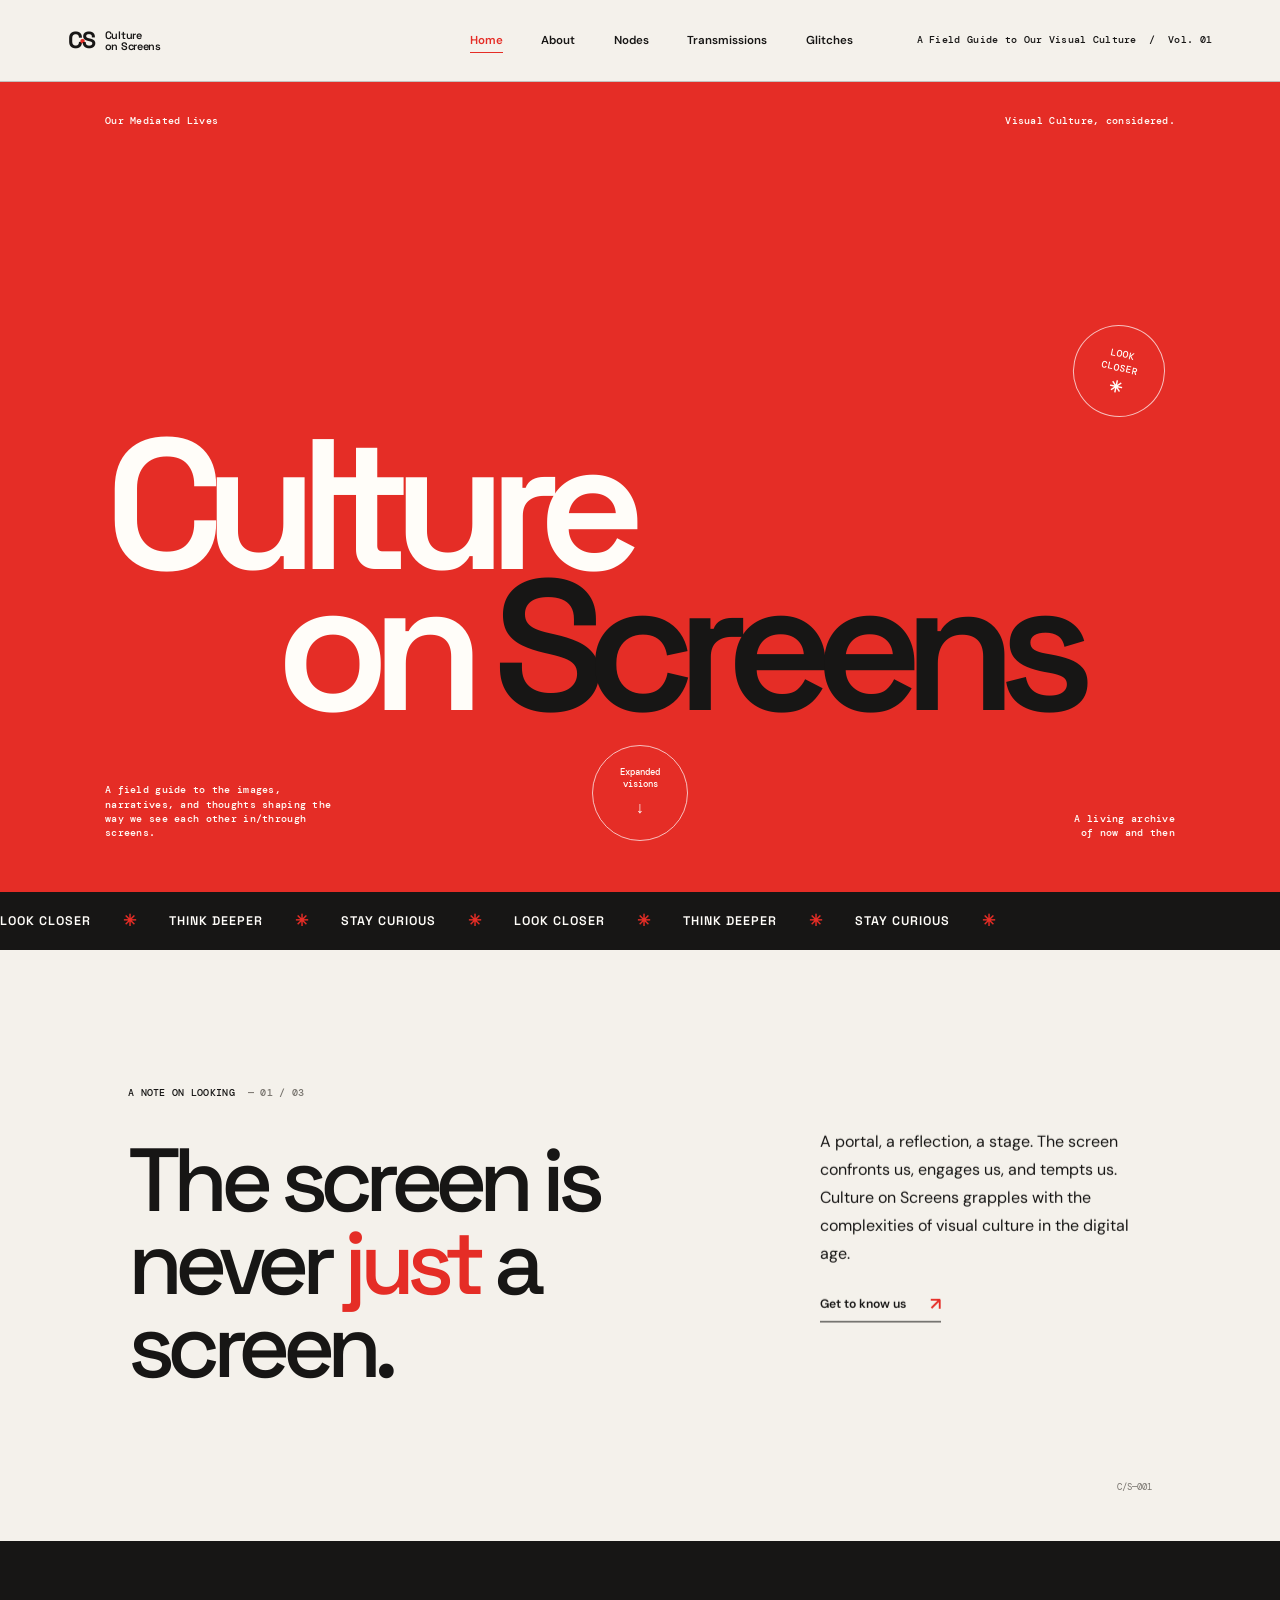
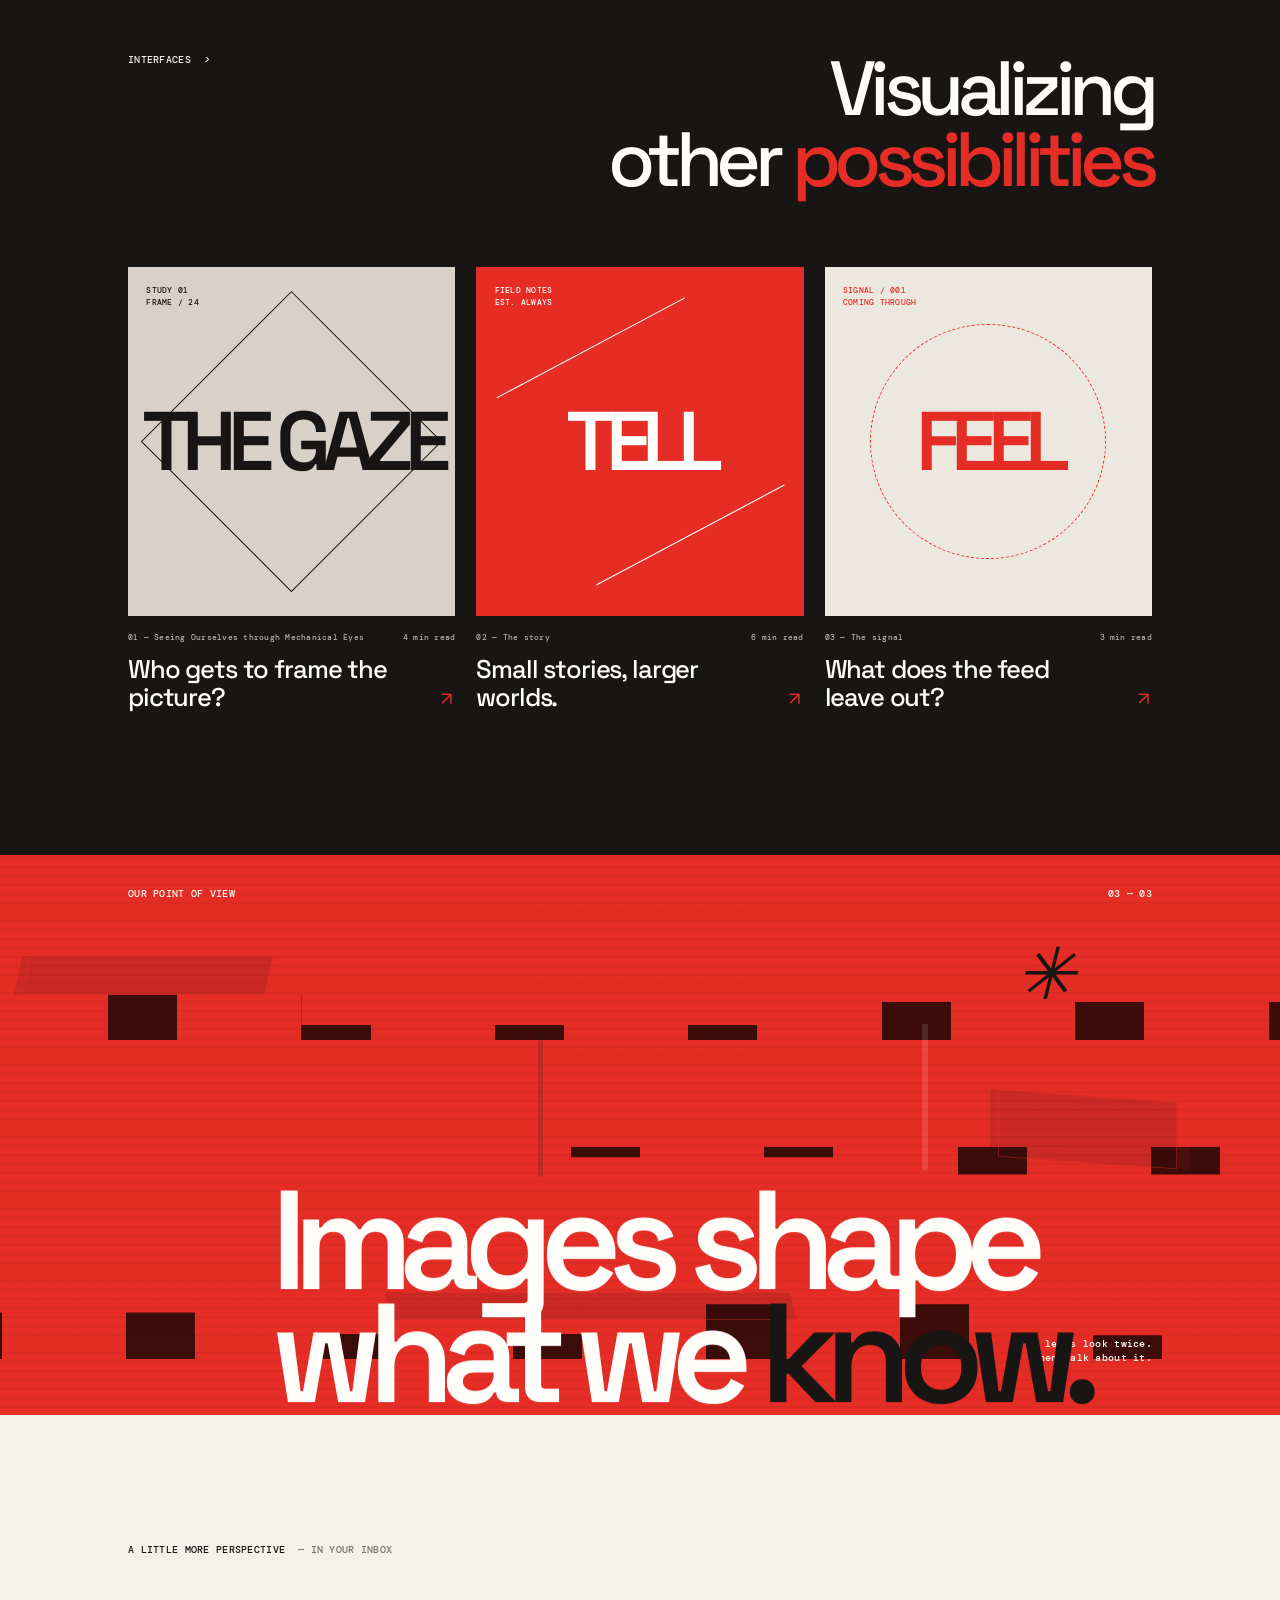
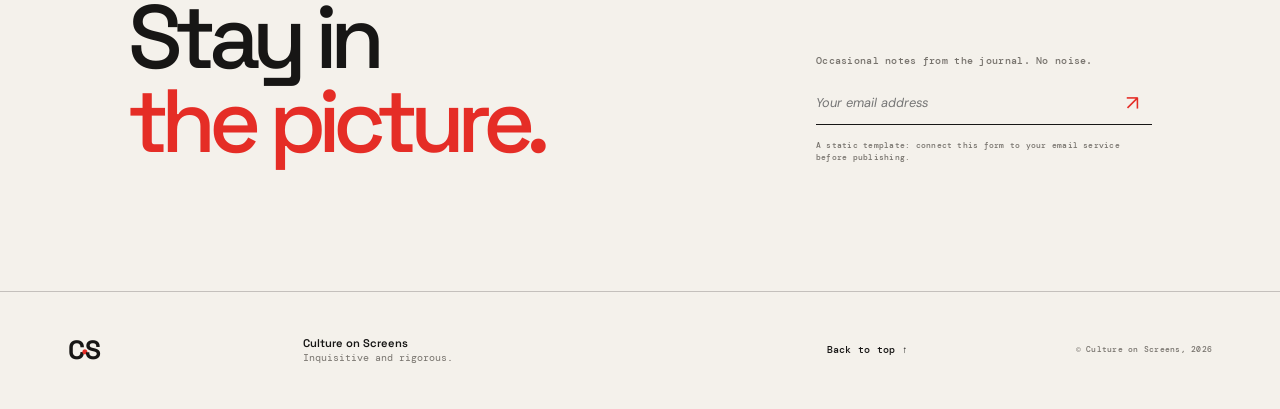
==== index.html @ d508c069 "Add digital degradation effect to manifesto Co-authored-by: Copilot <223556219+Copilot@users.noreply" ====
<!doctype html>
<html lang="en">
  <head>
    <meta charset="utf-8">
    <meta name="viewport" content="width=device-width, initial-scale=1">
    <meta name="description" content="Culture on Screens — an archive about the images, stories, and ideas shaping how we see the world.">
    <title>Culture on Screens — An independent journal</title>
    <link rel="stylesheet" href="styles.css">
    <script src="script.js" defer></script>
  </head>
  <body>
    <a class="skip-link" href="#main">Skip to content</a>
    <header class="site-header">
      <a class="wordmark" href="index.html" aria-label="Culture on Screens home">
        <span class="wordmark-mark" aria-hidden="true">C<span>·</span>S</span>
        <span class="wordmark-name">Culture<br>on Screens</span>
      </a>
      <button class="menu-toggle" type="button" aria-expanded="false" aria-controls="site-nav">
        <span class="menu-toggle-label">Menu</span><span class="menu-icon" aria-hidden="true"></span>
      </button>
      <nav class="site-nav" id="site-nav" aria-label="Main navigation">
        <a href="index.html" aria-current="page">Home</a>
        <a href="about.html">About</a>
        <a href="images.html">Nodes</a>
        <a href="stories.html">Transmissions</a>
        <a href="signals.html">Glitches</a>
      </nav>
      <span class="header-index">A Field Guide to Our Visual Culture&nbsp; / &nbsp;Vol. 01</span>
    </header>

    <main id="main">
      <section class="hero">
        <div class="hero-topline"><span>Our Mediated Lives</span><span>Visual Culture, considered.</span></div>
        <h1 class="hero-title"><span>Culture</span><span class="hero-title-second">on <i>Screens</i></span></h1>
        <div class="hero-bottom">
          <p class="hero-intro">A field guide to the images, narratives, and thoughts shaping the way we see each other in/through screens.</p>
          <a class="circle-link" href="#latest" aria-label="Scroll to the latest stories"><span>Expanded<br>visions</span><b aria-hidden="true">↓</b></a>
          <span class="hero-note">A living archive<br>of now and then</span>
        </div>
        <span class="hero-stamp" aria-hidden="true">LOOK<br>CLOSER<br><b>✳</b></span>
      </section>

      <div class="ticker" aria-label="A guide for looking closer">
        <div class="ticker-track" aria-hidden="true"><span>LOOK CLOSER</span><b>✳</b><span>THINK DEEPER</span><b>✳</b><span>STAY CURIOUS</span><b>✳</b><span>LOOK CLOSER</span><b>✳</b><span>THINK DEEPER</span><b>✳</b><span>STAY CURIOUS</span><b>✳</b></div>
      </div>

      <section class="intro-section section-pad">
        <p class="eyebrow reveal">A note on looking <span>— 01 / 03</span></p>
        <div class="intro-grid">
          <h2 class="display-heading reveal">The screen is<br>never <em>just</em> a screen.</h2>
          <div class="intro-copy reveal" data-drift="-0.08">
            <p>A portal, a reflection, a stage. The screen confronts us, engages us, and tempts us. Culture on Screens grapples with the complexities of visual culture in the digital age.</p>
            <a class="text-link" href="about.html">Get to know us <span aria-hidden="true">↗</span></a>
          </div>
        </div>
        <div class="index-ornament" aria-hidden="true">C/S—001</div>
      </section>

      <section class="latest-section section-pad" id="latest">
        <div class="section-heading reveal">
          <p class="eyebrow">Interfaces<em>></p>
          <h2 class="display-heading">Visualizing<br>other <em>possibilities</em></h2>
        </div>
        <div class="story-grid">
          <a class="story-card story-card-one reveal" href="images.html">
            <div class="story-art art-image" aria-hidden="true">
              <span class="art-caption">STUDY 01<br>FRAME / 24</span>
              <span class="art-word">THE GAZE</span>
              <span class="art-shape"></span>
            </div>
            <div class="story-meta"><span>01 — Seeing Ourselves through Mechanical Eyes</span><span>4 min read</span></div>
            <h3>Who gets to frame the picture?</h3>
            <span class="card-arrow" aria-hidden="true">↗</span>
          </a>
          <a class="story-card story-card-two reveal" href="stories.html">
            <div class="story-art art-story" aria-hidden="true">
              <span class="art-caption">FIELD NOTES<br>EST. ALWAYS</span>
              <span class="art-word">TELL</span>
              <span class="art-shape"></span>
            </div>
            <div class="story-meta"><span>02 — The story</span><span>6 min read</span></div>
            <h3>Small stories, larger worlds.</h3>
            <span class="card-arrow" aria-hidden="true">↗</span>
          </a>
          <a class="story-card story-card-three reveal" href="signals.html">
            <div class="story-art art-signal" aria-hidden="true">
              <span class="art-caption">SIGNAL / 001<br>COMING THROUGH</span>
              <span class="art-word">FEEL</span>
              <span class="art-shape"></span>
            </div>
            <div class="story-meta"><span>03 — The signal</span><span>3 min read</span></div>
            <h3>What does the feed leave out?</h3>
            <span class="card-arrow" aria-hidden="true">↗</span>
          </a>
        </div>
      </section>

      <section class="manifesto">
        <div class="manifesto-top"><span>Our point of view</span><span>03 — 03</span></div>
        <div class="manifesto-degradation" aria-hidden="true">
          <span class="degradation-band band-one"></span>
          <span class="degradation-band band-two"></span>
          <span class="degradation-band band-three"></span>
          <span class="degradation-block block-one"></span>
          <span class="degradation-block block-two"></span>
          <span class="degradation-block block-three"></span>
        </div>
        <p class="manifesto-line" data-drift="0.07">Images shape<br>what we <em>know.</em></p>
        <p class="manifesto-bottom">So let’s look twice.<br>Then talk about it.</p>
        <span class="manifesto-star" aria-hidden="true">✳</span>
      </section>

      <section class="newsletter-section section-pad">
        <p class="eyebrow reveal">A little more perspective <span>— in your inbox</span></p>
        <div class="newsletter-row reveal">
          <h2 class="display-heading">Stay in<br><em>the picture.</em></h2>
          <form class="newsletter-form" action="#" method="get">
            <label for="email">Occasional notes from the journal. No noise.</label>
            <div class="email-field"><input id="email" name="email" type="email" placeholder="Your email address" autocomplete="email" required><button type="submit" aria-label="Subscribe">↗</button></div>
            <p class="form-note" aria-live="polite">A static template: connect this form to your email service before publishing.</p>
          </form>
        </div>
      </section>
    </main>

    <footer class="site-footer">
      <a class="footer-mark" href="index.html">C<span>·</span>S</a>
      <p>Culture on Screens<br><span>Inquisitive and rigorous.</span></p>
      <a class="back-top" href="#main">Back to top ↑</a>
      <span class="footer-copy">© Culture on Screens, 2026</span>
    </footer>
  </body>
</html>
---- styles.css ----
@import url('https://fonts.googleapis.com/css2?family=DM+Mono:wght@400;500&family=DM+Sans:wght@400;500;600;700&family=Space+Grotesk:wght@400;500;600;700&display=swap');

:root {
  color-scheme: light;
  --paper: #f4f1eb;
  --white: #fffdf9;
  --ink: #171615;
  --muted: #77736d;
  --red: #e52d26;
  --line: rgba(23, 22, 21, .22);
  --sans: "DM Sans", "Helvetica Neue", sans-serif;
  --display: "Space Grotesk", "Arial Black", sans-serif;
  --mono: "DM Mono", monospace;
}

* { box-sizing: border-box; }
html { scroll-behavior: smooth; }
body { margin: 0; background: var(--paper); color: var(--ink); font-family: var(--sans); -webkit-font-smoothing: antialiased; }
a { color: inherit; text-decoration: none; }
button, input { font: inherit; }
::selection { color: var(--white); background: var(--red); }

.skip-link { position: fixed; z-index: 20; top: 1rem; left: 1rem; padding: .8rem 1rem; color: var(--white); background: var(--ink); transform: translateY(-180%); }
.skip-link:focus { transform: translateY(0); }
.site-header { position: relative; z-index: 5; display: flex; align-items: center; justify-content: space-between; min-height: 82px; padding: 0 5.3vw; border-bottom: 1px solid var(--line); }
.wordmark { display: flex; align-items: center; gap: .7rem; }
.wordmark-mark, .footer-mark { font: 700 1.45rem/.8 var(--display); letter-spacing: -.12em; }
.wordmark-mark span, .footer-mark span { color: var(--red); }
.wordmark-name { font: 600 .68rem/.97 var(--display); letter-spacing: -.025em; }
.site-nav { display: flex; gap: clamp(1.2rem, 3vw, 3.2rem); margin-left: auto; margin-right: 5vw; }
.site-nav a { position: relative; padding: .6rem 0; font-size: .72rem; font-weight: 600; }
.site-nav a::after { position: absolute; right: 0; bottom: .28rem; left: 0; height: 1px; background: var(--red); content: ""; transform: scaleX(0); transform-origin: left; transition: transform .25s ease; }
.site-nav a:hover::after, .site-nav a[aria-current="page"]::after { transform: scaleX(1); }
.site-nav a[aria-current="page"] { color: var(--red); }
.header-index, .eyebrow, .hero-topline, .hero-note, .hero-bottom > p, .hero-stamp, .story-meta, .art-caption, .page-hero-foot > span, .page-hero-art, .manifesto-top, .manifesto-bottom, .footer-copy, .back-top, .form-note, .newsletter-form label, .quote-band > span { font: 500 .6rem/1.5 var(--mono); letter-spacing: .03em; }
.header-index { white-space: nowrap; }
.menu-toggle { display: none; }

.hero { position: relative; display: flex; min-height: min(810px, calc(100svh - 82px)); flex-direction: column; justify-content: space-between; overflow: hidden; padding: 2rem 8.2vw 3.2rem; background: var(--red); color: var(--white); }
.hero-topline { display: flex; justify-content: space-between; }
.hero-title { position: relative; z-index: 1; margin: auto 0 1.8rem; font: 600 clamp(5rem, 14.5vw, 14.5rem)/.76 var(--display); letter-spacing: -.105em; }
.hero-title > span { display: block; }
.hero-title-second { padding-left: 16%; }
.hero-title i { font-style: normal; color: var(--ink); }
.hero-bottom { position: relative; z-index: 1; display: grid; grid-template-columns: 1fr auto 1fr; align-items: end; }
.hero-intro { max-width: 230px; margin: 0; font-size: .95rem; line-height: 1.4; }
.circle-link { display: flex; width: 96px; height: 96px; flex-direction: column; align-items: center; justify-content: center; border: 1px solid rgba(255,255,255,.7); border-radius: 50%; text-align: center; font: 500 .58rem/1.3 var(--mono); transition: color .25s, background .25s, transform .25s; }
.circle-link b { margin-top: .5rem; font-size: 1rem; font-weight: 400; }
.circle-link:hover { transform: rotate(-8deg); color: var(--red); background: var(--white); }
.hero-note { justify-self: end; text-align: right; }
.hero-stamp { position: absolute; top: 30%; right: 9%; width: 92px; height: 92px; padding-top: 21px; border: 1px solid rgba(255,255,255,.7); border-radius: 50%; text-align: center; transform: rotate(12deg); }
.hero-stamp b { font-size: 1rem; }
.ticker { overflow: hidden; padding: 1.15rem 0; background: var(--ink); color: var(--white); }
.ticker-track { display: flex; width: max-content; align-items: center; gap: 2rem; animation: ticker-scroll 28s linear infinite; font: 600 .78rem var(--display); letter-spacing: .08em; }
.ticker-track b { color: var(--red); font-size: 1rem; }
@keyframes ticker-scroll { to { transform: translateX(-50%); } }

.section-pad { padding-right: 10vw; padding-left: 10vw; }
.intro-section { position: relative; padding-top: 8.5rem; padding-bottom: 9.5rem; }
.eyebrow { display: flex; gap: .8rem; align-items: center; margin: 0 0 2.4rem; text-transform: uppercase; }
.eyebrow span { color: var(--muted); }
.display-heading { margin: 0; font: 500 clamp(3rem, 7vw, 7rem)/.93 var(--display); letter-spacing: -.085em; }
.display-heading em, .page-title em, .quote-line em { color: var(--red); font-style: normal; }
.intro-grid { display: grid; grid-template-columns: 1.3fr .7fr; align-items: end; gap: 6vw; }
.intro-copy { max-width: 325px; padding-bottom: .35rem; }
.intro-copy p, .article-copy p { margin: 0 0 1.5rem; font-size: 1rem; line-height: 1.75; }
.text-link { display: inline-flex; gap: 1.5rem; align-items: center; padding-bottom: .4rem; border-bottom: 1px solid var(--ink); font-size: .76rem; font-weight: 600; transition: color .2s, border-color .2s; }
.text-link span { color: var(--red); font-size: 1.1rem; }
.text-link:hover { color: var(--red); border-color: var(--red); }
.index-ornament { position: absolute; right: 10vw; bottom: 3rem; color: var(--muted); font: .56rem var(--mono); }

.latest-section { padding-top: 7rem; padding-bottom: 9rem; color: var(--white); background: var(--ink); }
.section-heading { display: flex; justify-content: space-between; align-items: end; margin-bottom: 4.5rem; }
.section-heading .eyebrow { align-self: start; color: var(--paper); }
.section-heading .eyebrow span { color: #a19b93; }
.section-heading .display-heading { font-size: clamp(3rem, 6vw, 6rem); text-align: right; }
.section-heading .display-heading em { color: var(--red); }
.story-grid { display: grid; grid-template-columns: repeat(3, 1fr); gap: 1.3rem; }
.story-card { position: relative; display: block; min-width: 0; }
.story-art { position: relative; display: flex; aspect-ratio: .94; align-items: center; justify-content: center; overflow: hidden; }
.art-image { background: #d7d1c7; color: var(--ink); }
.art-story { background: var(--red); color: var(--white); }
.art-signal { background: #ede8df; color: var(--red); }
.art-caption { position: absolute; top: 1.1rem; left: 1.15rem; z-index: 2; font-size: .51rem; }
.art-word { position: relative; z-index: 1; font: 600 clamp(3.2rem, 6.5vw, 7rem)/.8 var(--display); letter-spacing: -.11em; transition: transform .5s cubic-bezier(.2,.8,.2,1); }
.story-card:hover .art-word { transform: translateY(-7px) rotate(-5deg); }
.art-shape { position: absolute; width: 52%; aspect-ratio: 1; border: 1px solid currentColor; border-radius: 50%; transition: transform .6s ease; }
.art-image .art-shape { width: 65%; border-radius: 0; transform: rotate(45deg); }
.art-story .art-shape { width: 65%; border-width: 1px 0; border-radius: 0; transform: rotate(-28deg); }
.art-signal .art-shape { width: 72%; border-style: dashed; }
.story-card:hover .art-shape { transform: rotate(20deg) scale(1.12); }
.art-image:hover .art-shape { transform: rotate(60deg) scale(1.12); }
.art-story:hover .art-shape { transform: rotate(-12deg) scale(1.12); }
.story-meta { display: flex; justify-content: space-between; margin-top: 1rem; color: #b6b0a7; font-size: .52rem; }
.story-card h3 { max-width: 280px; margin: .75rem 2rem 0 0; font: 500 clamp(1.25rem, 2vw, 1.8rem)/1.08 var(--display); letter-spacing: -.045em; }
.card-arrow { position: absolute; right: .15rem; bottom: .05rem; color: var(--red); font-size: 1.15rem; transition: transform .2s; }
.story-card:hover .card-arrow { transform: translate(3px,-3px); }

.manifesto { position: relative; min-height: 560px; overflow: hidden; padding: 2rem 10vw 3rem; background: var(--red); color: var(--white); isolation: isolate; }
.manifesto::before,
.manifesto::after {
  position: absolute;
  z-index: 0;
  inset: 0;
  pointer-events: none;
  content: "";
}
.manifesto::before {
  background:
    repeating-linear-gradient(0deg, transparent 0 7px, rgba(23,22,21,.13) 8px, transparent 9px),
    repeating-linear-gradient(90deg, rgba(255,253,249,.025) 0 1px, transparent 1px 5px);
  mix-blend-mode: multiply;
  opacity: .72;
}
.manifesto::after {
  background:
    linear-gradient(90deg, transparent 0 42%, rgba(23,22,21,.18) 42% 42.4%, transparent 42.4% 72%, rgba(255,253,249,.12) 72% 72.5%, transparent 72.5%);
  clip-path: polygon(0 33%, 100% 29%, 100% 55%, 0 59%);
}
.manifesto-degradation {
  position: absolute;
  z-index: 0;
  inset: 0;
  overflow: hidden;
  opacity: .85;
  filter: contrast(1.15);
  mix-blend-mode: multiply;
}
.degradation-band,
.degradation-block {
  position: absolute;
  display: block;
}
.degradation-band {
  right: -4%;
  left: -4%;
  height: 9%;
  background: repeating-linear-gradient(90deg, rgba(23,22,21,.9) 0 5%, rgba(255,253,249,.18) 5% 8%, transparent 8% 14%);
  transform-origin: center;
}
.band-one { top: 24%; clip-path: polygon(0 10%, 28% 10%, 28% 70%, 61% 70%, 61% 24%, 100% 24%, 100% 100%, 0 100%); transform: translateX(-2.5%); }
.band-two { top: 52%; height: 5%; clip-path: polygon(0 0, 38% 0, 38% 38%, 66% 38%, 66% 100%, 100% 100%, 100% 0); transform: translateX(3%); }
.band-three { bottom: 10%; height: 12%; clip-path: polygon(0 30%, 19% 30%, 19% 62%, 47% 62%, 47% 18%, 76% 18%, 76% 64%, 100% 64%, 100% 100%, 0 100%); transform: translateX(-1.2%); }
.degradation-block {
  border: 1px solid rgba(255,253,249,.38);
  background: rgba(23,22,21,.14);
  box-shadow: 12px 0 0 rgba(255,253,249,.08), -8px 0 0 rgba(23,22,21,.12);
}
.block-one { top: 18%; left: 2%; width: 19%; height: 7%; transform: skewX(-12deg); }
.block-two { top: 43%; right: 8%; width: 14%; height: 12%; transform: skewY(4deg); }
.block-three { bottom: 17%; left: 31%; width: 31%; height: 5%; transform: skewX(16deg); }
.manifesto-top { display: flex; justify-content: space-between; text-transform: uppercase; }
.manifesto-line { position: relative; z-index: 1; margin: 7rem 0 0 14%; font: 600 clamp(4rem, 11vw, 10.5rem)/.8 var(--display); letter-spacing: -.1em; }
.manifesto-line em { color: var(--ink); font-style: normal; }
.manifesto-bottom { position: absolute; right: 10vw; bottom: 2.5rem; text-align: right; }
.manifesto-star { position: absolute; top: 13%; right: 16%; color: var(--ink); font-size: 4.5rem; }
.newsletter-section { padding-top: 8rem; padding-bottom: 8rem; }
.newsletter-row { display: grid; grid-template-columns: 1.3fr .7fr; align-items: end; gap: 5vw; }
.newsletter-form { max-width: 370px; }
.newsletter-form label { display: block; margin-bottom: .75rem; color: var(--muted); }
.email-field { display: flex; border-bottom: 1px solid var(--ink); }
.email-field input { width: 100%; padding: .85rem 0; border: 0; outline: 0; background: transparent; font-size: .8rem; }
.email-field input:focus-visible { outline: 2px solid var(--red); outline-offset: 3px; }
.email-field button { width: 44px; border: 0; background: transparent; color: var(--red); cursor: pointer; font-size: 1.3rem; }
.form-note { margin: .85rem 0 0; color: var(--muted); font-size: .5rem; }
.site-footer { display: grid; grid-template-columns: 1fr 2fr 1fr 1fr; align-items: center; gap: 1rem; min-height: 118px; padding: 1.5rem 5.3vw; border-top: 1px solid var(--line); }
.footer-mark { font-size: 1.65rem; }
.site-footer > p { margin: 0; font: 600 .7rem/1.3 var(--display); }
.site-footer > p span { color: var(--muted); font: 400 .6rem/1.4 var(--mono); }
.back-top { justify-self: center; transition: color .2s; }
.back-top:hover { color: var(--red); }
.footer-copy { justify-self: end; color: var(--muted); font-size: .52rem; }

.page-hero { position: relative; min-height: 650px; overflow: hidden; padding-top: 3.7rem; padding-bottom: 3.3rem; }
.page-hero .eyebrow { position: relative; z-index: 2; }
.page-title { position: relative; z-index: 1; margin: 7rem 0 2.5rem; font: 600 clamp(5rem, 12vw, 11rem)/.78 var(--display); letter-spacing: -.105em; }
.page-hero-foot { position: relative; z-index: 2; display: flex; justify-content: space-between; align-items: end; }
.page-hero-foot > span { color: var(--muted); }
.page-hero-foot p { max-width: 270px; margin: 0; font-size: .85rem; line-height: 1.5; }
.page-hero-art { position: absolute; top: 20%; right: 13%; display: flex; width: clamp(160px, 22vw, 270px); aspect-ratio: 1; flex-direction: column; align-items: center; justify-content: center; border-radius: 50%; background: var(--red); color: var(--white); text-align: center; font-size: .8rem; line-height: 1.4; transform: rotate(10deg); }
.page-hero-art b { margin-top: .5rem; font: 500 1.6rem var(--display); }
.about-art { display: block; height: auto; overflow: visible; border-radius: 0; background: none; transform: none; }
.page-hero .about-art { position: relative; top: auto; right: auto; width: clamp(500px, 68.75vw, 843.75px); margin: 0 auto 2rem; }
.images-art { right: 12%; background: #d7d1c7; color: var(--ink); }
.images-art::before, .stories-art::before, .signals-art::before { position: absolute; inset: 12%; border: 1px solid currentColor; content: ""; transform: rotate(45deg); }
.images-art b, .stories-art b, .signals-art b { position: absolute; right: 25%; bottom: 22%; font-size: 1rem; }
.stories-art { top: 23%; right: 13%; background: var(--red); color: var(--white); transform: rotate(-8deg); }
.stories-art::before { border-radius: 50%; transform: rotate(-30deg); }
.signals-art { top: 19%; right: calc(12% - 0.25in); background: var(--ink); color: var(--red); transform: rotate(5deg); }
.signals-art::before { border-style: dashed; border-radius: 50%; transform: rotate(20deg); }
.article-section { padding-top: 7rem; padding-bottom: 9rem; border-top: 1px solid var(--line); }
.article-grid { display: grid; grid-template-columns: 1.1fr .9fr; gap: 8vw; }
.article-grid > .display-heading { font-size: clamp(3rem, 6.1vw, 6rem); }
.article-copy { max-width: 490px; }
.article-copy .lead { font-size: 1.25rem; line-height: 1.5; }
.article-copy h3 { margin: 3rem 0 1rem; font: 600 1.4rem var(--display); letter-spacing: -.04em; }
.article-copy blockquote { margin: 3rem 0; padding: 1.1rem 0 1.1rem 1.4rem; border-left: 2px solid var(--red); font: 500 1.6rem/1.2 var(--display); letter-spacing: -.045em; }
.article-copy cite { display: block; margin-top: .8rem; color: var(--muted); font: 500 .55rem var(--mono); font-style: normal; letter-spacing: .05em; }
.values-section { background: var(--ink); color: var(--white); }
.values-inner { padding-top: 6rem; padding-bottom: 7rem; }
.values-inner > .eyebrow { color: var(--paper); }
.values-inner > .eyebrow span { color: #a19b93; }
.value-row { display: grid; grid-template-columns: .18fr 1fr 1fr; align-items: baseline; gap: 1rem; padding: 2rem 0; border-top: 1px solid rgba(255,255,255,.25); }
.value-row > span { color: var(--red); font: .65rem var(--mono); }
.value-row h2 { margin: 0; font: 500 clamp(1.8rem, 3vw, 3rem) var(--display); letter-spacing: -.06em; }
.value-row p { margin: 0; color: #c1bbb2; font-size: .85rem; }
.closing-section { padding-top: 7rem; padding-bottom: 8rem; }
.closing-section .display-heading { margin-bottom: 2rem; }
.quote-band { position: relative; min-height: 420px; overflow: hidden; padding: 2rem 10vw 2.5rem; background: var(--ink); color: var(--white); }
.quote-band .eyebrow { color: #c1bbb2; }
.quote-line { position: relative; z-index: 1; margin: 5rem 0 3rem 10%; font: 600 clamp(3.4rem, 8vw, 7.5rem)/.86 var(--display); letter-spacing: -.09em; }
.quote-band > span { position: absolute; right: 10vw; bottom: 2.5rem; color: #a19b93; }
.quote-band-stories { background: var(--red); }
.quote-band-stories .quote-line em, .quote-band-stories > span { color: var(--ink); }
.quote-band-signals { background: #ded8ce; color: var(--ink); }
.quote-band-signals .quote-line em { color: var(--red); }
.quote-band-signals > span { color: var(--muted); }

.reveal { opacity: 0; transform: translateY(24px); transition: opacity .7s ease, transform .7s cubic-bezier(.2,.7,.2,1); }
.reveal.is-visible { opacity: 1; transform: translateY(0); }
[data-drift] { will-change: transform; }

@media (min-width: 1500px) { .hero { min-height: 850px; } }
@media (max-width: 760px) {
  .site-header { min-height: 70px; padding: 0 6vw; }
  .header-index { display: none; }
  .menu-toggle { display: inline-flex; align-items: center; gap: .65rem; margin-left: auto; padding: .6rem 0 .6rem .8rem; border: 0; background: none; color: var(--ink); font: 500 .62rem var(--mono); text-transform: uppercase; }
  .menu-icon, .menu-icon::before { display: block; width: 18px; height: 1px; background: currentColor; transition: transform .2s; }
  .menu-icon { position: relative; }
  .menu-icon::before { position: absolute; top: -5px; content: ""; }
  .menu-toggle[aria-expanded="true"] .menu-icon { transform: rotate(45deg); }
  .menu-toggle[aria-expanded="true"] .menu-icon::before { top: 0; transform: rotate(90deg); }
  .site-nav { position: absolute; top: 69px; right: 0; left: 0; display: none; flex-direction: column; gap: 0; margin: 0; padding: .4rem 6vw 1.1rem; border-bottom: 1px solid var(--line); background: var(--paper); }
  .site-nav.is-open { display: flex; }
  .site-nav a { padding: .75rem 0; border-bottom: 1px solid var(--line); font-size: .8rem; }
  .site-nav a:last-child { border-bottom: 0; }
  .hero { min-height: 680px; min-height: min(760px, calc(100svh - 70px)); padding: 1.4rem 6vw 2rem; }
  .hero-topline { font-size: .5rem; }
  .hero-title { margin-bottom: 2.8rem; font-size: clamp(4.5rem, 16vw, 8rem); }
  .hero-title-second { padding-left: 5%; }
  .hero-stamp { top: 26%; right: 7%; width: 70px; height: 70px; padding-top: 14px; font-size: .48rem; }
  .hero-intro { max-width: 170px; font-size: .82rem; }
  .circle-link { width: 78px; height: 78px; font-size: .5rem; }
  .hero-note { max-width: 90px; font-size: .5rem; }
  .section-pad { padding-right: 6vw; padding-left: 6vw; }
  .intro-section { padding-top: 5rem; padding-bottom: 6rem; }
  .intro-grid, .newsletter-row { grid-template-columns: 1fr; gap: 2rem; }
  .display-heading { font-size: clamp(3.2rem, 12vw, 5.5rem); }
  .intro-copy { max-width: 440px; margin-left: auto; }
  .index-ornament { right: 6vw; bottom: 2rem; }
  .latest-section { padding-top: 5rem; padding-bottom: 6rem; }
  .section-heading { display: block; margin-bottom: 3rem; }
  .section-heading .display-heading { text-align: left; }
  .story-grid { grid-template-columns: 1fr; gap: 2.6rem; }
  .story-art { aspect-ratio: 1.25; }
  .art-word { font-size: 5rem; }
  .story-card h3 { max-width: 80%; font-size: 1.65rem; }
  .manifesto { min-height: 420px; padding: 1.5rem 6vw 2rem; }
  .manifesto-line { margin: 7rem 0 0; font-size: clamp(4rem, 13vw, 7rem); }
  .manifesto-bottom { right: 6vw; bottom: 2rem; }
  .newsletter-section { padding-top: 5rem; padding-bottom: 5rem; }
  .newsletter-form { width: 100%; max-width: none; margin-top: 1rem; }
  .site-footer { grid-template-columns: 1fr 2fr; row-gap: 1.4rem; padding: 1.5rem 6vw; }
  .back-top { justify-self: start; }
  .footer-copy { justify-self: end; }
  .page-hero { min-height: 570px; padding-top: 2.7rem; padding-bottom: 2.5rem; }
  .page-title { margin-top: 7rem; font-size: clamp(4.4rem, 13vw, 7rem); }
  .page-hero-art { top: 22%; right: 9%; width: clamp(130px, 34vw, 210px); }
  .page-hero .about-art { top: auto; right: auto; left: 50%; width: clamp(406.25px, 106.25vw, 656.25px); margin-right: 0; margin-left: 0; transform: translateX(-50%); }
  .page-hero-foot p { max-width: 205px; font-size: .76rem; }
  .article-section { padding-top: 5rem; padding-bottom: 6rem; }
  .article-grid { grid-template-columns: 1fr; gap: 3rem; }
  .article-grid > .display-heading { font-size: clamp(3.4rem, 11vw, 5rem); }
  .article-copy { max-width: none; }
  .values-inner { padding-top: 4rem; padding-bottom: 5rem; }
  .value-row { grid-template-columns: 32px 1fr; row-gap: .6rem; padding: 1.5rem 0; }
  .value-row p { grid-column: 2; }
  .closing-section { padding-top: 5rem; padding-bottom: 6rem; }
  .quote-band { min-height: 360px; padding: 1.5rem 6vw 2rem; }
  .quote-line { margin: 5rem 0 3rem; font-size: clamp(3.3rem, 11vw, 6rem); }
  .quote-band > span { right: 6vw; bottom: 2rem; }
}
@media (max-width: 390px) {
  .hero-title { font-size: 4.3rem; }
  .hero-bottom { grid-template-columns: 1fr auto; gap: .7rem; }
  .hero-note { display: none; }
  .page-title { font-size: 4.2rem; }
  .page-hero-foot p { max-width: 170px; }
}
@media (prefers-reduced-motion: reduce) {
  *, *::before, *::after { scroll-behavior: auto !important; animation-duration: .01ms !important; animation-iteration-count: 1 !important; transition-duration: .01ms !important; }
  .reveal { opacity: 1; transform: none; }
}
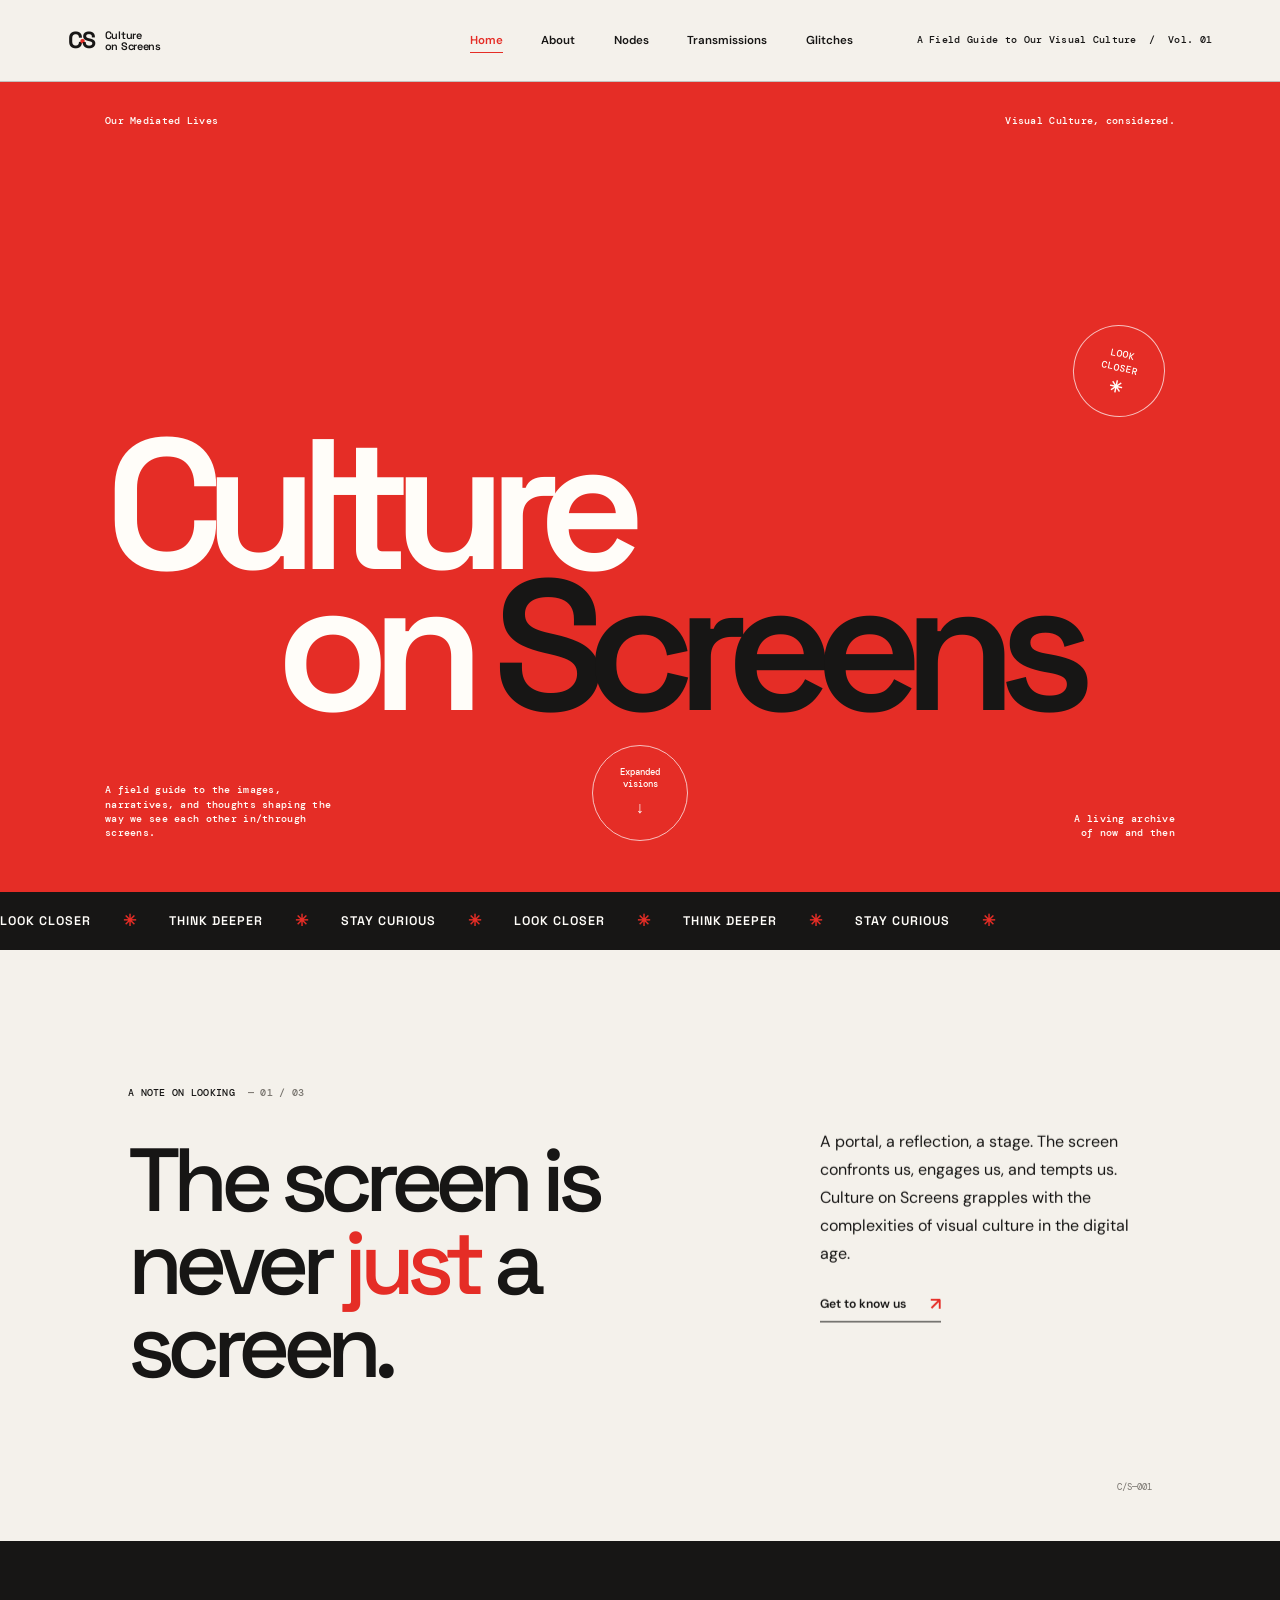
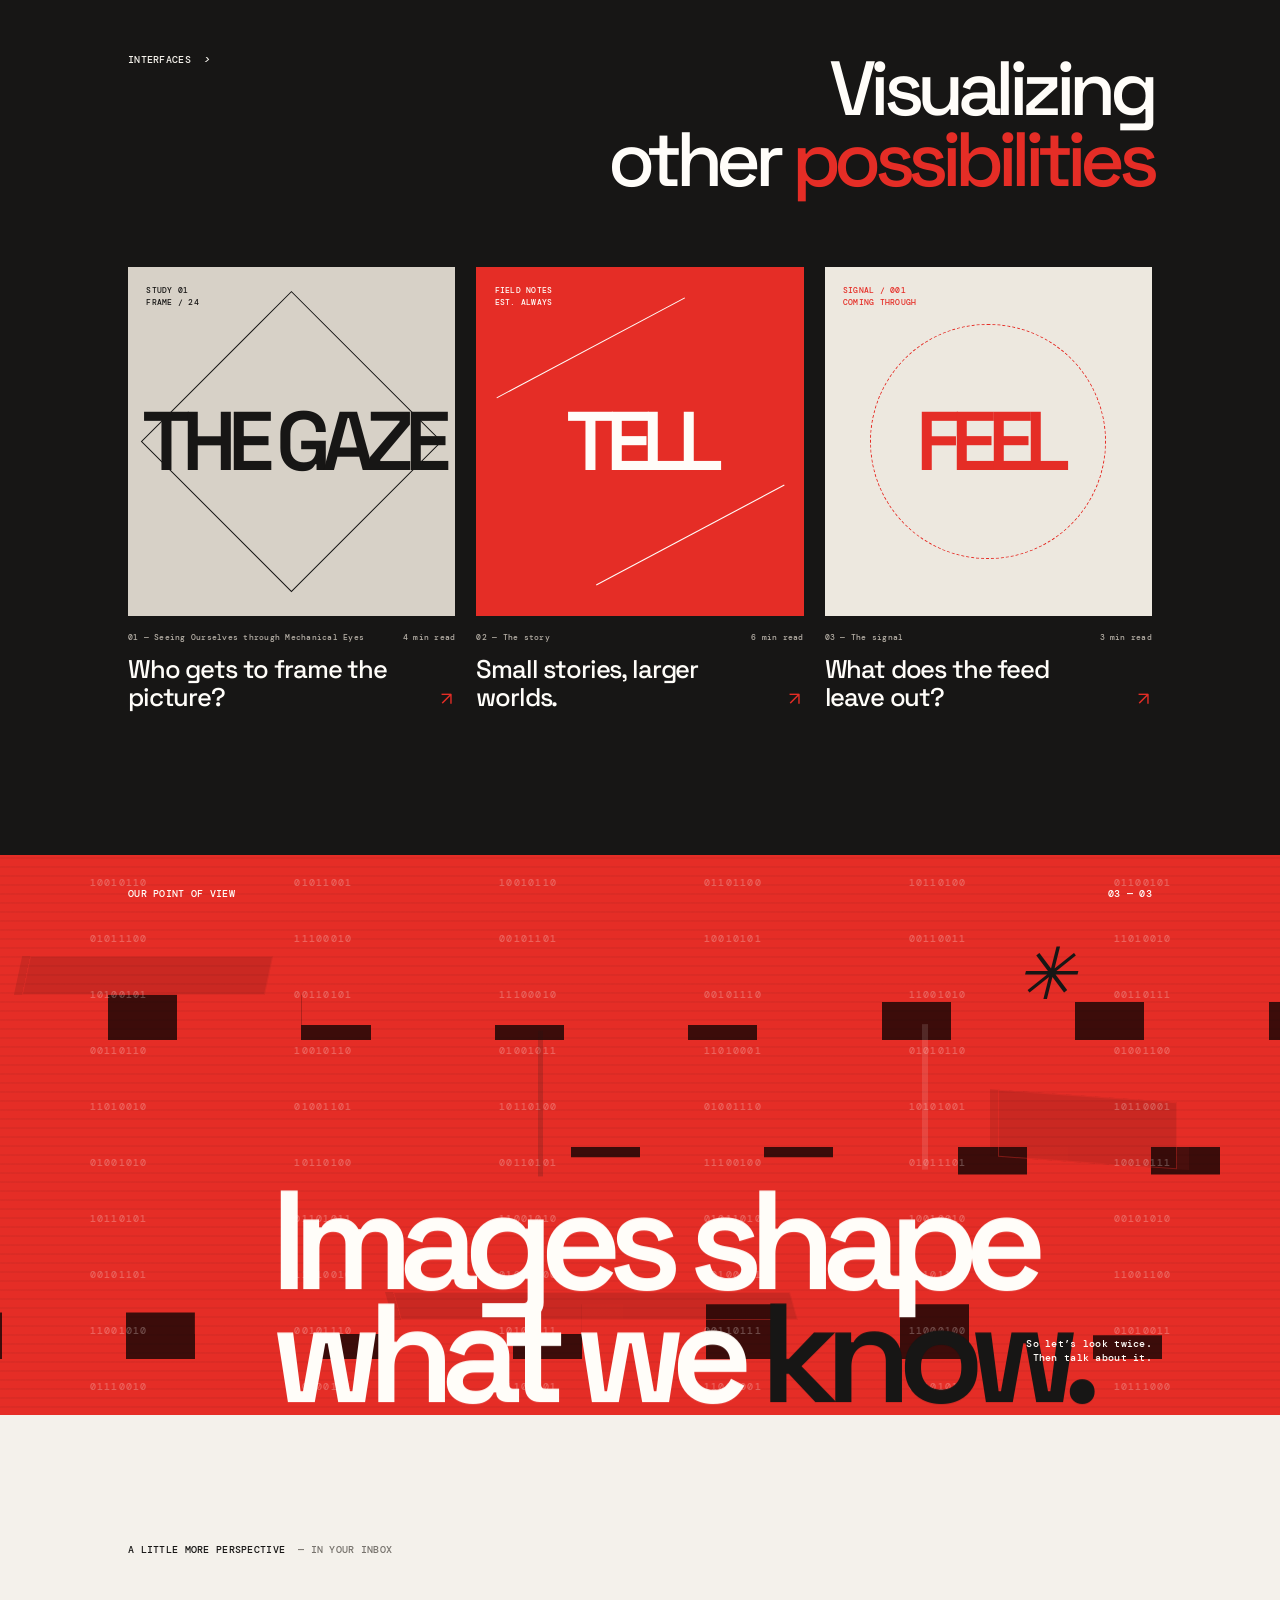
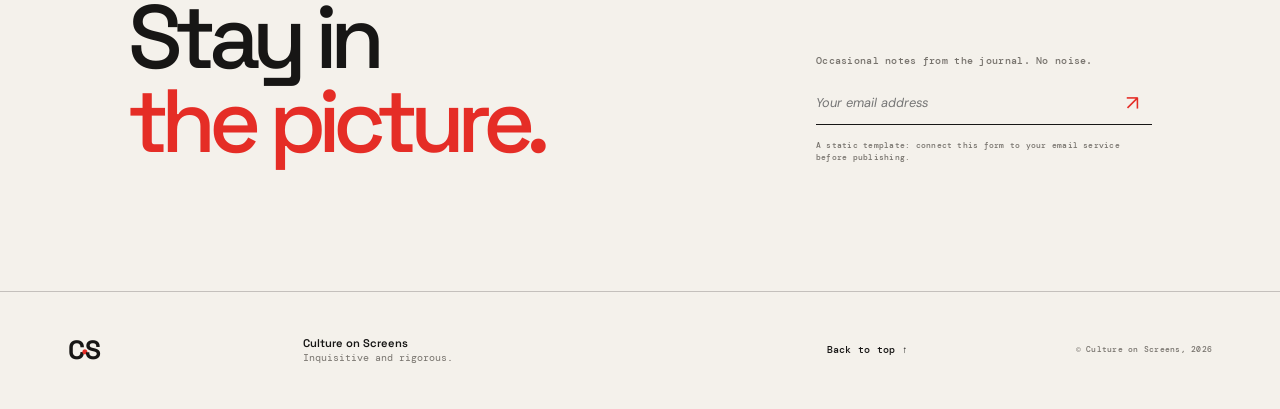
==== commit 50fb2737: "Add cascading binary animation to manifesto Co-authored-by: Copilot <223556219+Copilot@users.noreply" ====
--- a/index.html
+++ b/index.html
@@ -105,6 +105,26 @@
           <span class="degradation-block block-two"></span>
           <span class="degradation-block block-three"></span>
         </div>
+        <div class="binary-rain" aria-hidden="true">
+          <span class="binary-column">
+            <span class="binary-track"><span class="binary-sequence"><span>01001010</span><span>10110101</span><span>00101101</span><span>11001010</span><span>01110010</span><span>10010110</span><span>01011100</span><span>10100101</span><span>00110110</span><span>11010010</span></span><span class="binary-sequence"><span>01001010</span><span>10110101</span><span>00101101</span><span>11001010</span><span>01110010</span><span>10010110</span><span>01011100</span><span>10100101</span><span>00110110</span><span>11010010</span></span></span>
+          </span>
+          <span class="binary-column">
+            <span class="binary-track"><span class="binary-sequence"><span>10110100</span><span>01101011</span><span>11010010</span><span>00101110</span><span>10100101</span><span>01011001</span><span>11100010</span><span>00110101</span><span>10010110</span><span>01001101</span></span><span class="binary-sequence"><span>10110100</span><span>01101011</span><span>11010010</span><span>00101110</span><span>10100101</span><span>01011001</span><span>11100010</span><span>00110101</span><span>10010110</span><span>01001101</span></span></span>
+          </span>
+          <span class="binary-column">
+            <span class="binary-track"><span class="binary-sequence"><span>00110101</span><span>11001010</span><span>01011100</span><span>10100111</span><span>01101001</span><span>10010110</span><span>00101101</span><span>11100010</span><span>01001011</span><span>10110100</span></span><span class="binary-sequence"><span>00110101</span><span>11001010</span><span>01011100</span><span>10100111</span><span>01101001</span><span>10010110</span><span>00101101</span><span>11100010</span><span>01001011</span><span>10110100</span></span></span>
+          </span>
+          <span class="binary-column">
+            <span class="binary-track"><span class="binary-sequence"><span>11100100</span><span>01011010</span><span>10100101</span><span>00110111</span><span>11001001</span><span>01101100</span><span>10010101</span><span>00101110</span><span>11010001</span><span>01001110</span></span><span class="binary-sequence"><span>11100100</span><span>01011010</span><span>10100101</span><span>00110111</span><span>11001001</span><span>01101100</span><span>10010101</span><span>00101110</span><span>11010001</span><span>01001110</span></span></span>
+          </span>
+          <span class="binary-column">
+            <span class="binary-track"><span class="binary-sequence"><span>01011101</span><span>10010010</span><span>00101111</span><span>11000100</span><span>01101010</span><span>10110100</span><span>00110011</span><span>11001010</span><span>01010110</span><span>10101001</span></span><span class="binary-sequence"><span>01011101</span><span>10010010</span><span>00101111</span><span>11000100</span><span>01101010</span><span>10110100</span><span>00110011</span><span>11001010</span><span>01010110</span><span>10101001</span></span></span>
+          </span>
+          <span class="binary-column">
+            <span class="binary-track"><span class="binary-sequence"><span>10010111</span><span>00101010</span><span>11001100</span><span>01010011</span><span>10111000</span><span>01100101</span><span>11010010</span><span>00110111</span><span>01001100</span><span>10110001</span></span><span class="binary-sequence"><span>10010111</span><span>00101010</span><span>11001100</span><span>01010011</span><span>10111000</span><span>01100101</span><span>11010010</span><span>00110111</span><span>01001100</span><span>10110001</span></span></span>
+          </span>
+        </div>
         <p class="manifesto-line" data-drift="0.07">Images shape<br>what we <em>know.</em></p>
         <p class="manifesto-bottom">So let’s look twice.<br>Then talk about it.</p>
         <span class="manifesto-star" aria-hidden="true">✳</span>
--- a/styles.css
+++ b/styles.css
@@ -149,11 +149,27 @@
 .block-one { top: 18%; left: 2%; width: 19%; height: 7%; transform: skewX(-12deg); }
 .block-two { top: 43%; right: 8%; width: 14%; height: 12%; transform: skewY(4deg); }
 .block-three { bottom: 17%; left: 31%; width: 31%; height: 5%; transform: skewX(16deg); }
-.manifesto-top { display: flex; justify-content: space-between; text-transform: uppercase; }
+.binary-rain { position: absolute; z-index: 0; inset: 0; overflow: hidden; color: rgba(255,253,249,.68); opacity: .38; mix-blend-mode: screen; pointer-events: none; }
+.binary-column { position: absolute; top: 0; bottom: 0; width: 8%; overflow: hidden; font: 500 clamp(.5rem, .8vw, .72rem)/1 var(--mono); letter-spacing: .12em; }
+.binary-column:nth-child(1) { left: 7%; }
+.binary-column:nth-child(2) { left: 23%; }
+.binary-column:nth-child(3) { left: 39%; }
+.binary-column:nth-child(4) { left: 55%; }
+.binary-column:nth-child(5) { left: 71%; }
+.binary-column:nth-child(6) { left: 87%; }
+.binary-track { position: absolute; top: -50%; left: 0; display: flex; width: 100%; height: 200%; flex-direction: column; animation: binary-cascade 16s linear infinite; }
+.binary-sequence { display: flex; flex: 0 0 50%; flex-direction: column; justify-content: space-around; white-space: nowrap; }
+.binary-column:nth-child(2) .binary-track { animation-duration: 21s; animation-delay: -7s; }
+.binary-column:nth-child(3) .binary-track { animation-duration: 18s; animation-delay: -12s; }
+.binary-column:nth-child(4) .binary-track { animation-duration: 23s; animation-delay: -4s; }
+.binary-column:nth-child(5) .binary-track { animation-duration: 19s; animation-delay: -15s; }
+.binary-column:nth-child(6) .binary-track { animation-duration: 24s; animation-delay: -10s; }
+@keyframes binary-cascade { to { transform: translateY(50%); } }
+.manifesto-top { position: relative; z-index: 1; display: flex; justify-content: space-between; text-transform: uppercase; }
 .manifesto-line { position: relative; z-index: 1; margin: 7rem 0 0 14%; font: 600 clamp(4rem, 11vw, 10.5rem)/.8 var(--display); letter-spacing: -.1em; }
 .manifesto-line em { color: var(--ink); font-style: normal; }
-.manifesto-bottom { position: absolute; right: 10vw; bottom: 2.5rem; text-align: right; }
-.manifesto-star { position: absolute; top: 13%; right: 16%; color: var(--ink); font-size: 4.5rem; }
+.manifesto-bottom { position: absolute; z-index: 1; right: 10vw; bottom: 2.5rem; text-align: right; }
+.manifesto-star { position: absolute; z-index: 1; top: 13%; right: 16%; color: var(--ink); font-size: 4.5rem; }
 .newsletter-section { padding-top: 8rem; padding-bottom: 8rem; }
 .newsletter-row { display: grid; grid-template-columns: 1.3fr .7fr; align-items: end; gap: 5vw; }
 .newsletter-form { max-width: 370px; }
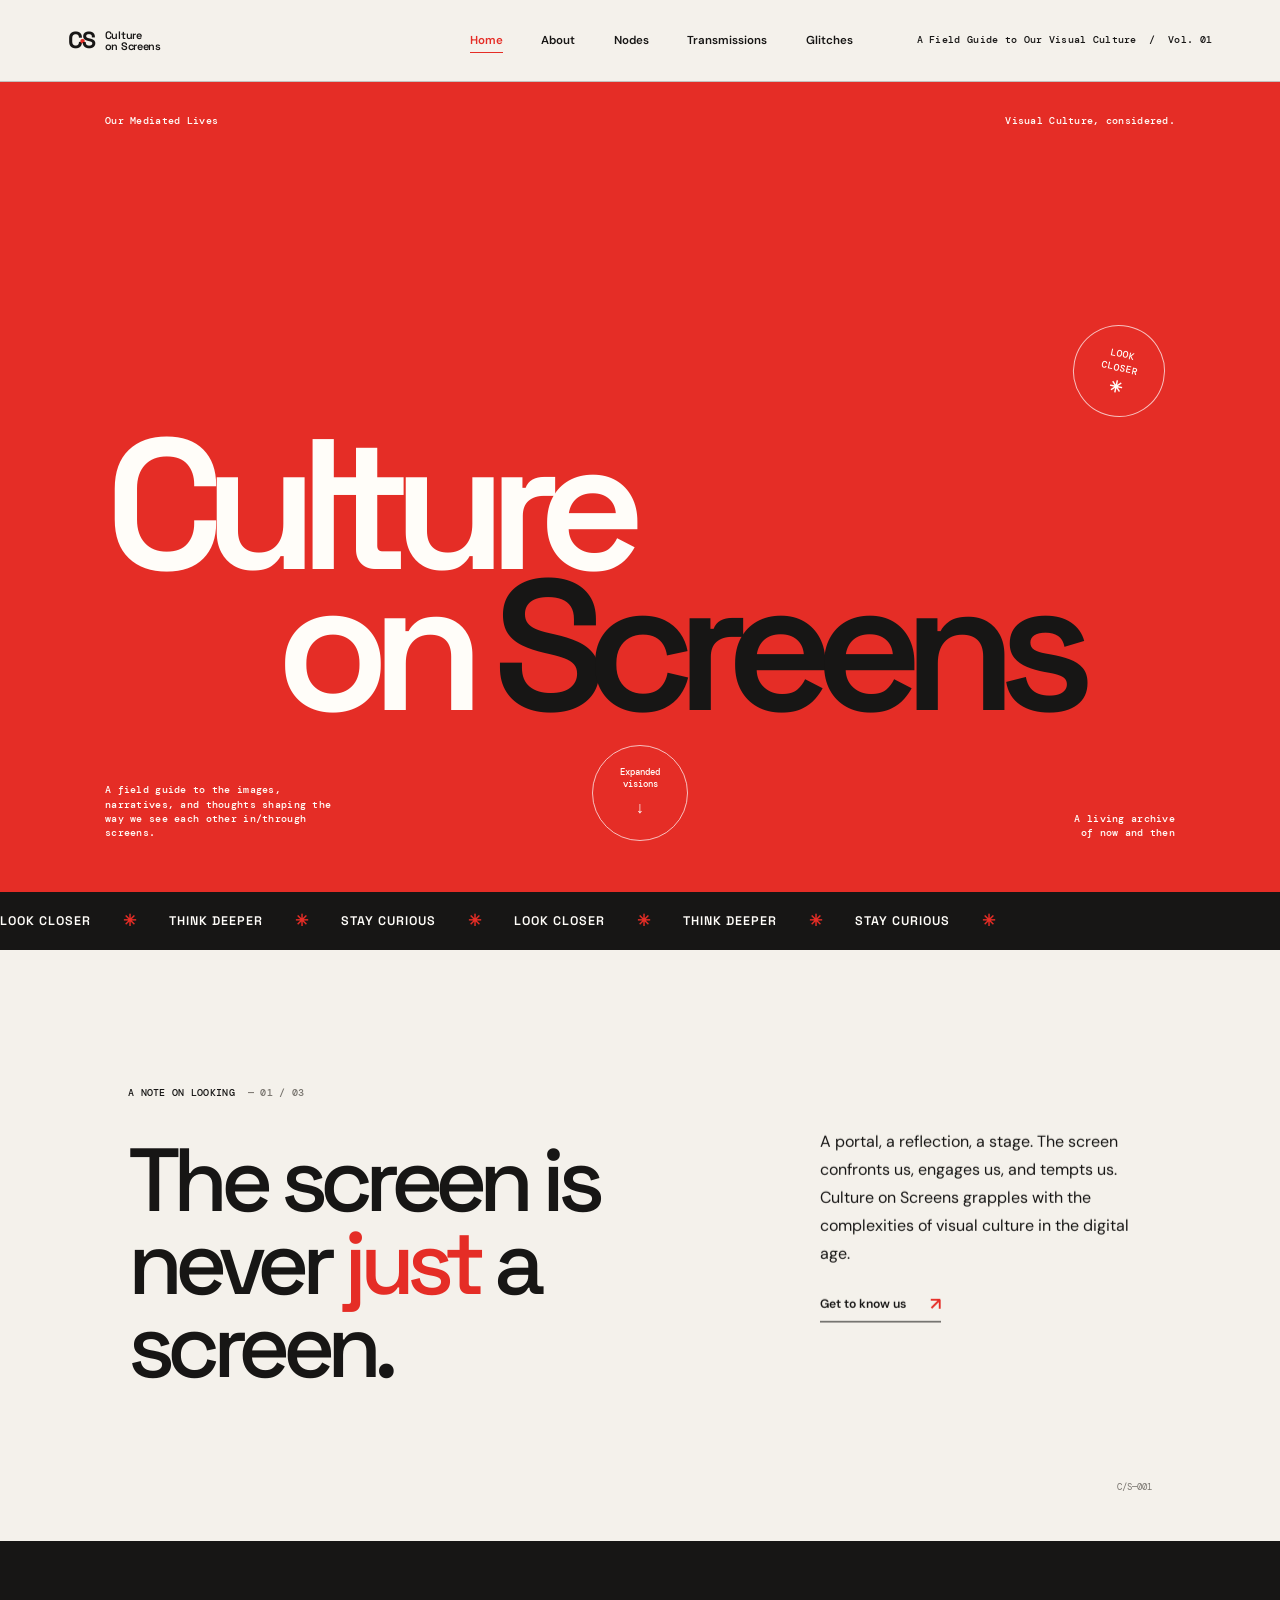
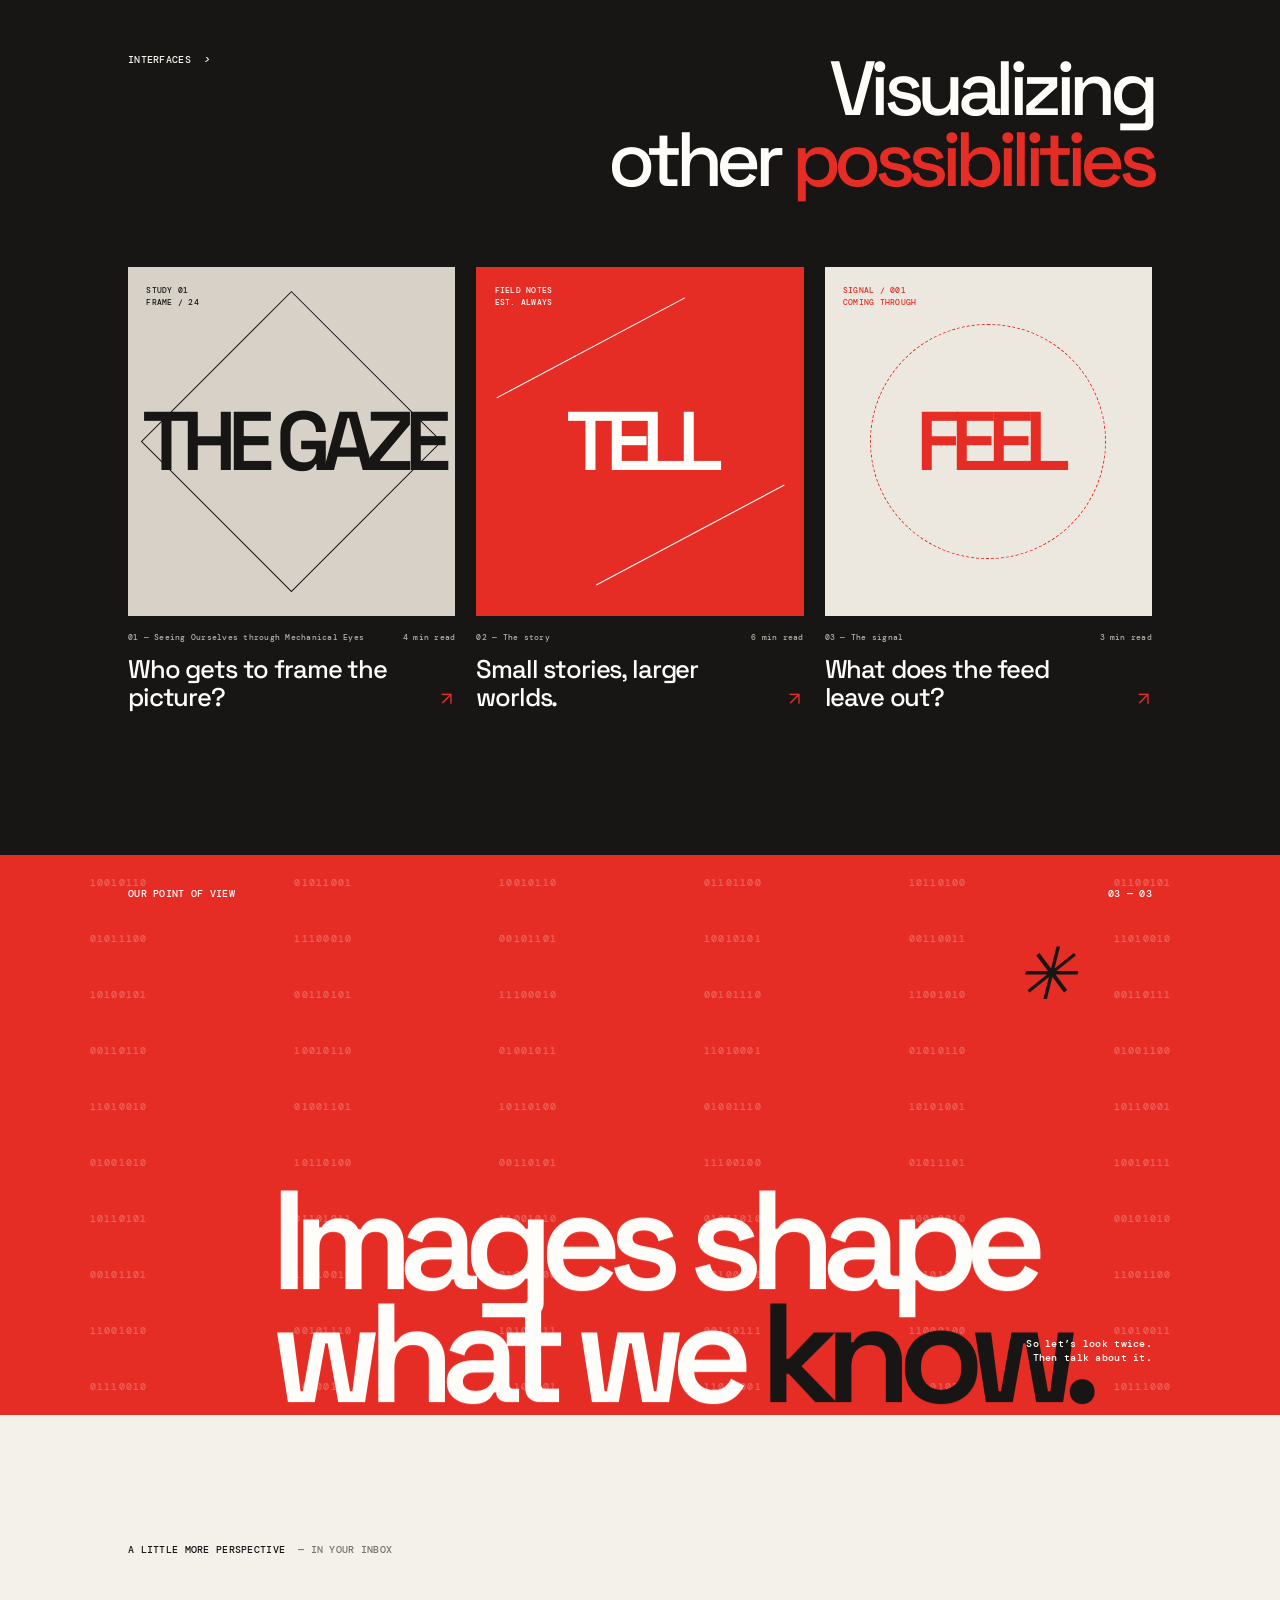
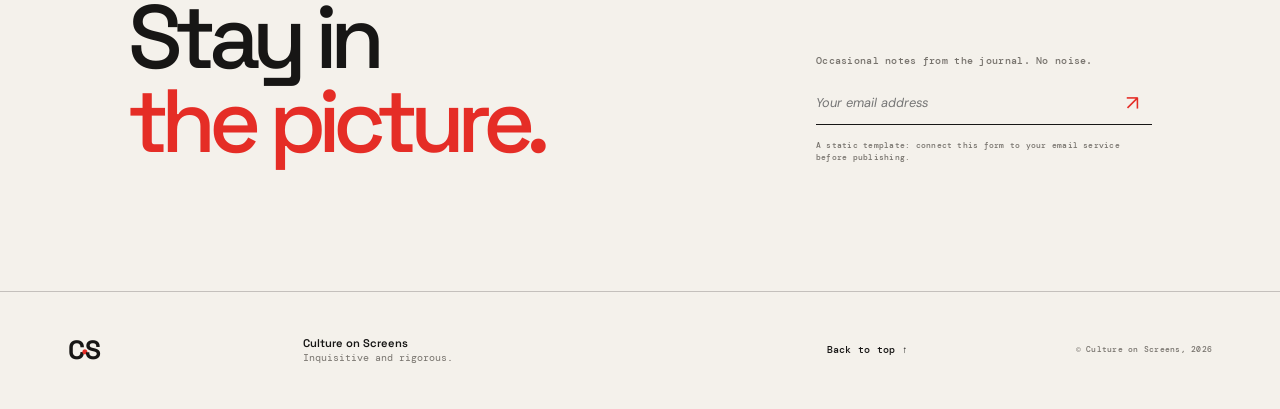
==== commit e3335c53: "Remove manifesto degradation effects Co-authored-by: Copilot <223556219+Copilot@users.noreply.github" ====
--- a/index.html
+++ b/index.html
@@ -97,14 +97,6 @@
 
       <section class="manifesto">
         <div class="manifesto-top"><span>Our point of view</span><span>03 — 03</span></div>
-        <div class="manifesto-degradation" aria-hidden="true">
-          <span class="degradation-band band-one"></span>
-          <span class="degradation-band band-two"></span>
-          <span class="degradation-band band-three"></span>
-          <span class="degradation-block block-one"></span>
-          <span class="degradation-block block-two"></span>
-          <span class="degradation-block block-three"></span>
-        </div>
         <div class="binary-rain" aria-hidden="true">
           <span class="binary-column">
             <span class="binary-track"><span class="binary-sequence"><span>01001010</span><span>10110101</span><span>00101101</span><span>11001010</span><span>01110010</span><span>10010110</span><span>01011100</span><span>10100101</span><span>00110110</span><span>11010010</span></span><span class="binary-sequence"><span>01001010</span><span>10110101</span><span>00101101</span><span>11001010</span><span>01110010</span><span>10010110</span><span>01011100</span><span>10100101</span><span>00110110</span><span>11010010</span></span></span>
--- a/styles.css
+++ b/styles.css
@@ -97,58 +97,6 @@
 .story-card:hover .card-arrow { transform: translate(3px,-3px); }
 
 .manifesto { position: relative; min-height: 560px; overflow: hidden; padding: 2rem 10vw 3rem; background: var(--red); color: var(--white); isolation: isolate; }
-.manifesto::before,
-.manifesto::after {
-  position: absolute;
-  z-index: 0;
-  inset: 0;
-  pointer-events: none;
-  content: "";
-}
-.manifesto::before {
-  background:
-    repeating-linear-gradient(0deg, transparent 0 7px, rgba(23,22,21,.13) 8px, transparent 9px),
-    repeating-linear-gradient(90deg, rgba(255,253,249,.025) 0 1px, transparent 1px 5px);
-  mix-blend-mode: multiply;
-  opacity: .72;
-}
-.manifesto::after {
-  background:
-    linear-gradient(90deg, transparent 0 42%, rgba(23,22,21,.18) 42% 42.4%, transparent 42.4% 72%, rgba(255,253,249,.12) 72% 72.5%, transparent 72.5%);
-  clip-path: polygon(0 33%, 100% 29%, 100% 55%, 0 59%);
-}
-.manifesto-degradation {
-  position: absolute;
-  z-index: 0;
-  inset: 0;
-  overflow: hidden;
-  opacity: .85;
-  filter: contrast(1.15);
-  mix-blend-mode: multiply;
-}
-.degradation-band,
-.degradation-block {
-  position: absolute;
-  display: block;
-}
-.degradation-band {
-  right: -4%;
-  left: -4%;
-  height: 9%;
-  background: repeating-linear-gradient(90deg, rgba(23,22,21,.9) 0 5%, rgba(255,253,249,.18) 5% 8%, transparent 8% 14%);
-  transform-origin: center;
-}
-.band-one { top: 24%; clip-path: polygon(0 10%, 28% 10%, 28% 70%, 61% 70%, 61% 24%, 100% 24%, 100% 100%, 0 100%); transform: translateX(-2.5%); }
-.band-two { top: 52%; height: 5%; clip-path: polygon(0 0, 38% 0, 38% 38%, 66% 38%, 66% 100%, 100% 100%, 100% 0); transform: translateX(3%); }
-.band-three { bottom: 10%; height: 12%; clip-path: polygon(0 30%, 19% 30%, 19% 62%, 47% 62%, 47% 18%, 76% 18%, 76% 64%, 100% 64%, 100% 100%, 0 100%); transform: translateX(-1.2%); }
-.degradation-block {
-  border: 1px solid rgba(255,253,249,.38);
-  background: rgba(23,22,21,.14);
-  box-shadow: 12px 0 0 rgba(255,253,249,.08), -8px 0 0 rgba(23,22,21,.12);
-}
-.block-one { top: 18%; left: 2%; width: 19%; height: 7%; transform: skewX(-12deg); }
-.block-two { top: 43%; right: 8%; width: 14%; height: 12%; transform: skewY(4deg); }
-.block-three { bottom: 17%; left: 31%; width: 31%; height: 5%; transform: skewX(16deg); }
 .binary-rain { position: absolute; z-index: 0; inset: 0; overflow: hidden; color: rgba(255,253,249,.68); opacity: .38; mix-blend-mode: screen; pointer-events: none; }
 .binary-column { position: absolute; top: 0; bottom: 0; width: 8%; overflow: hidden; font: 500 clamp(.5rem, .8vw, .72rem)/1 var(--mono); letter-spacing: .12em; }
 .binary-column:nth-child(1) { left: 7%; }
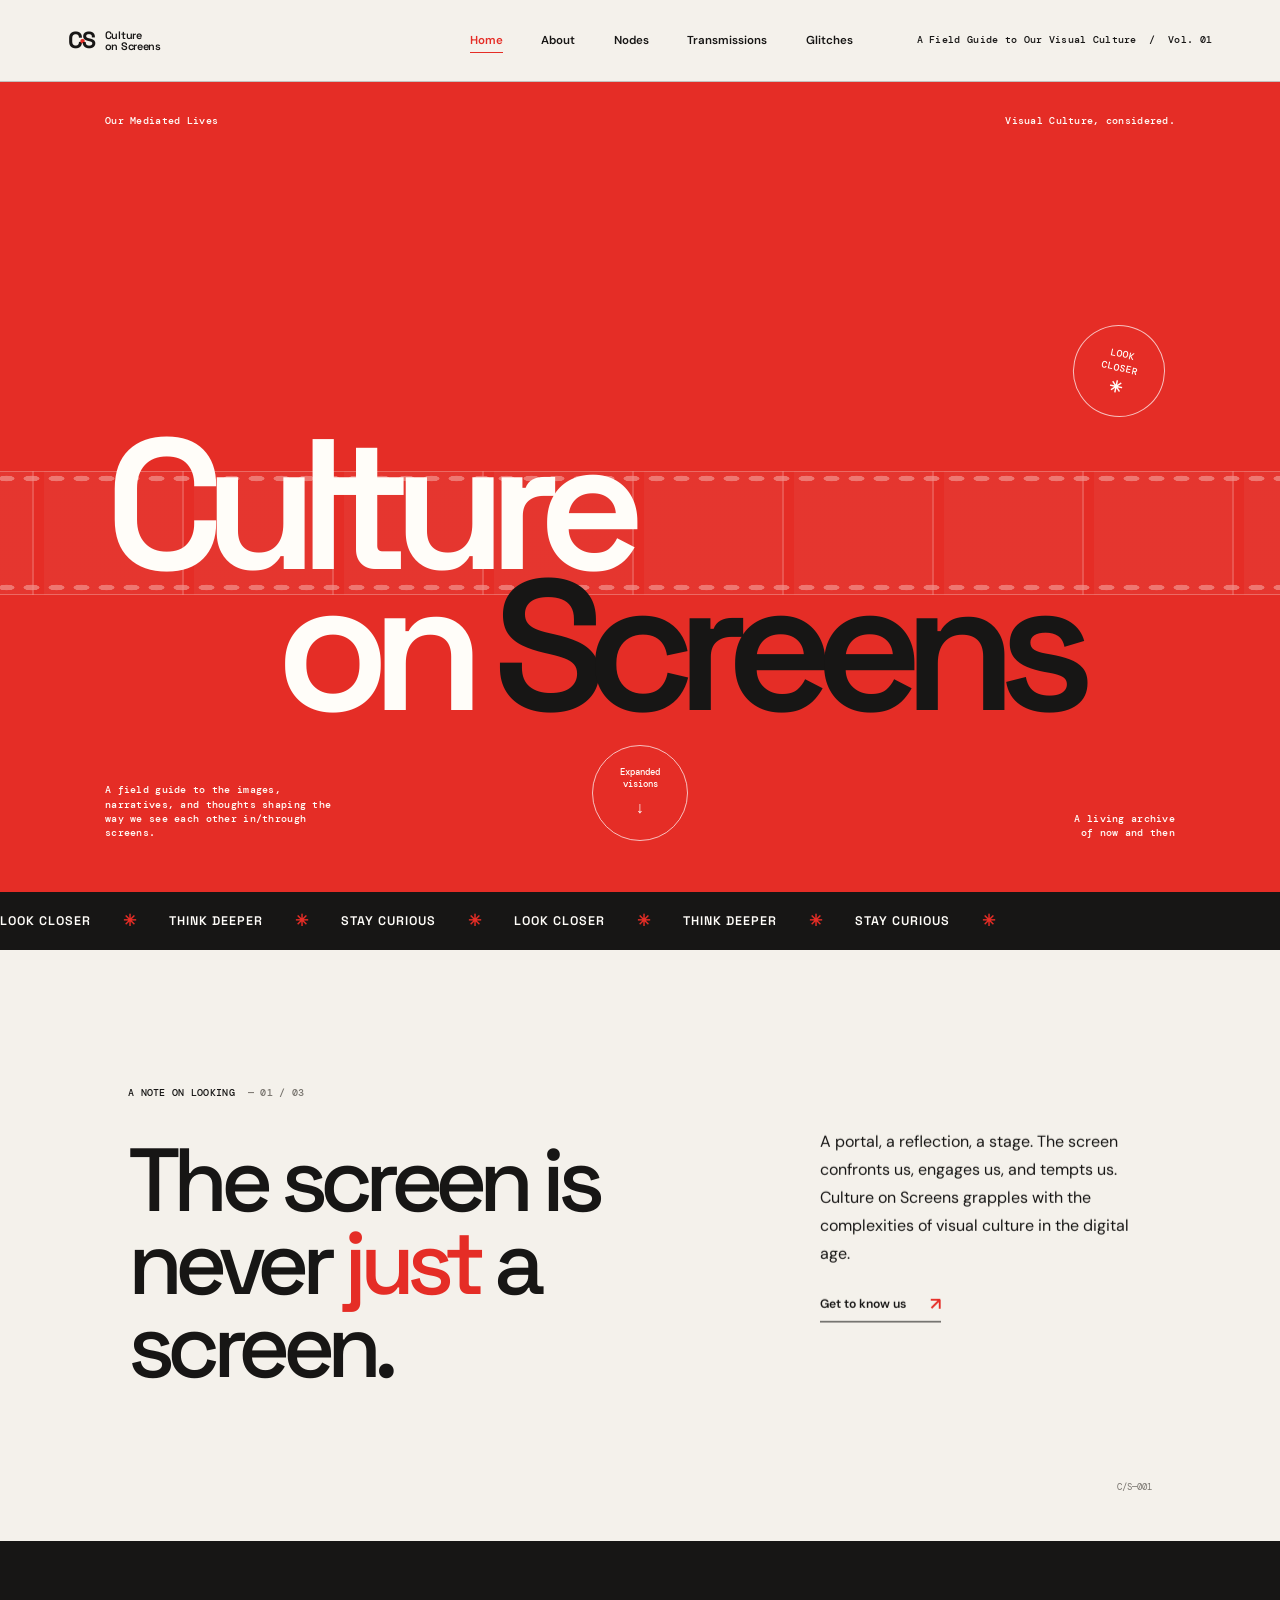
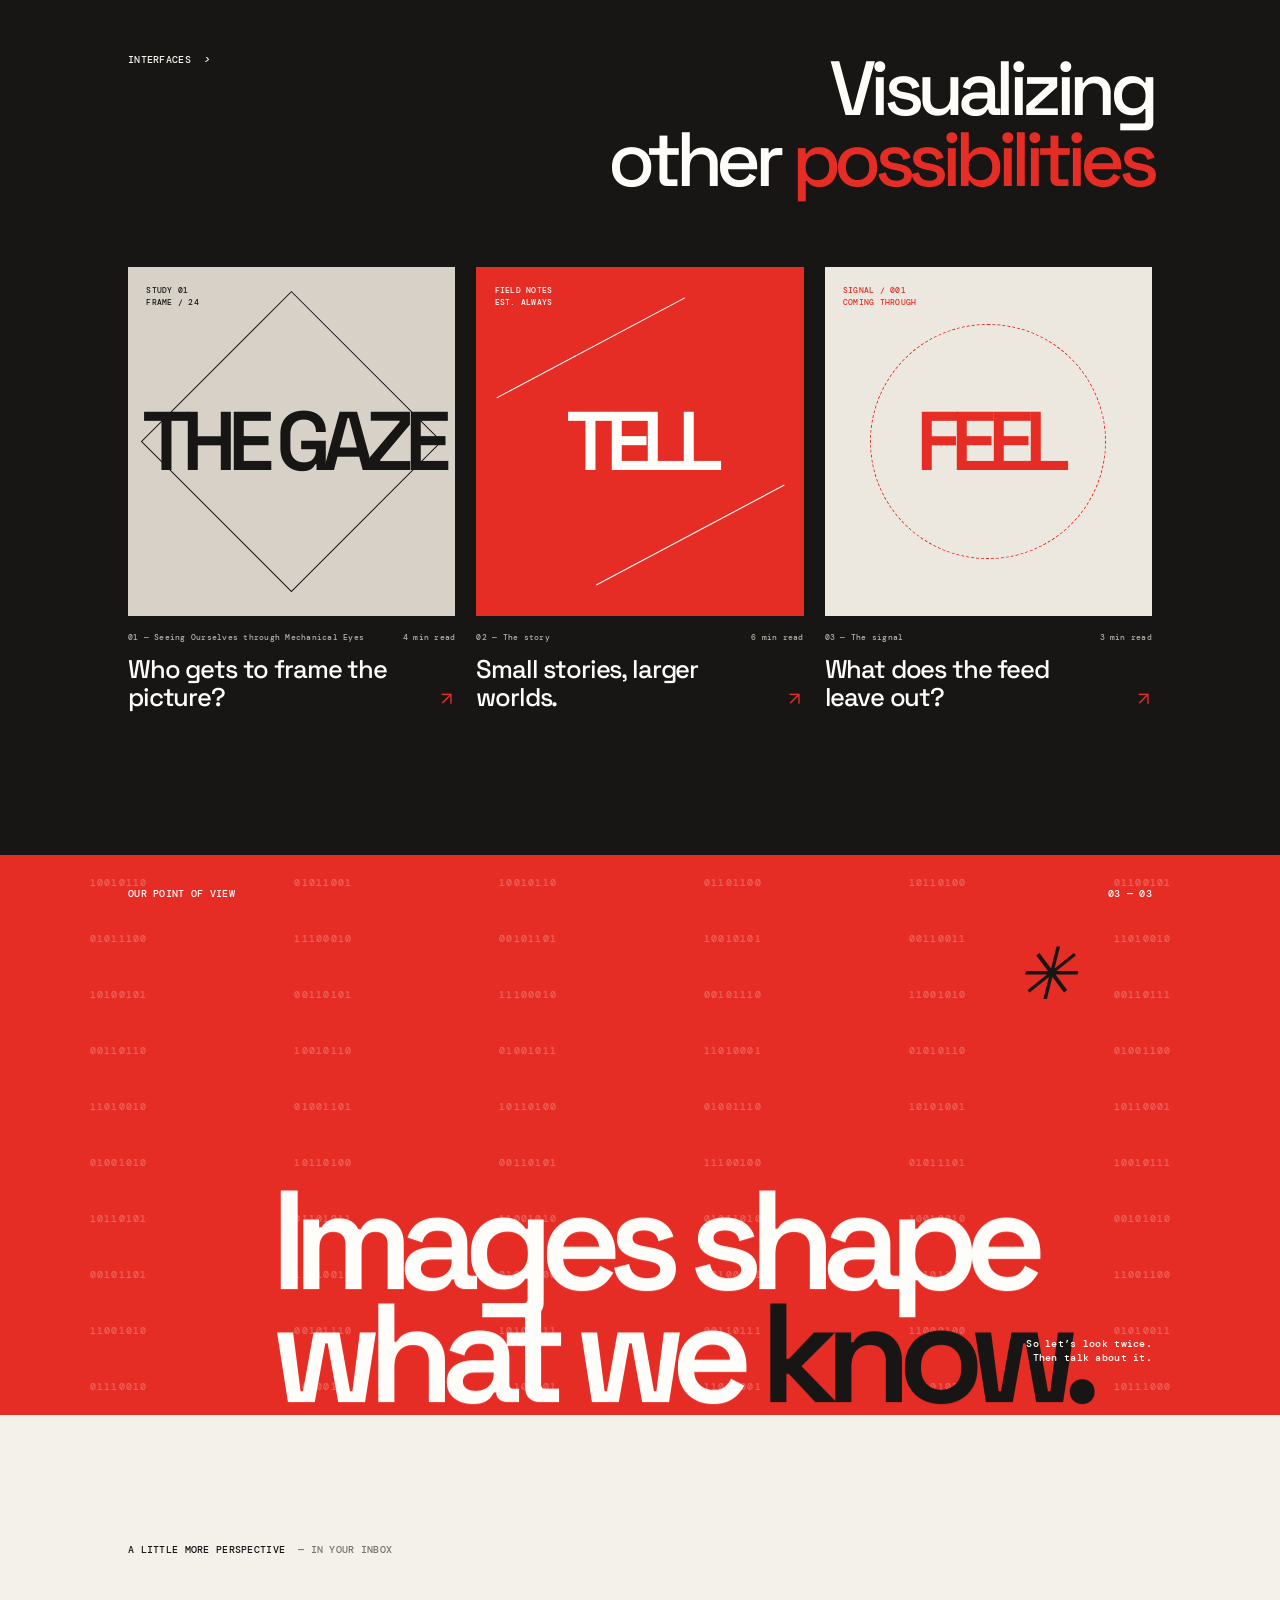
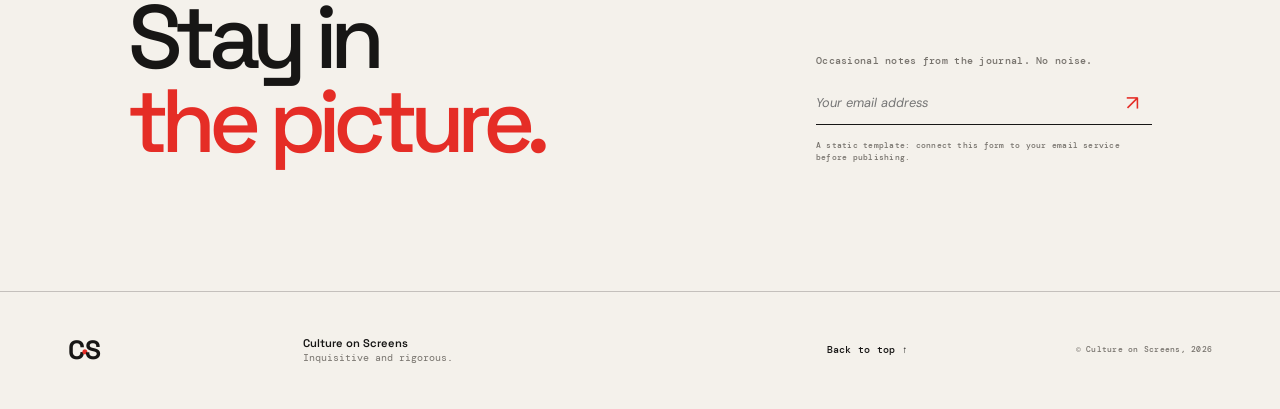
==== commit d8690547: "Add moving film strip to homepage hero Co-authored-by: Copilot <223556219+Copilot@users.noreply.gith" ====
--- a/index.html
+++ b/index.html
@@ -31,6 +31,7 @@
     <main id="main">
       <section class="hero">
         <div class="hero-topline"><span>Our Mediated Lives</span><span>Visual Culture, considered.</span></div>
+        <div class="hero-filmstrip" aria-hidden="true"></div>
         <h1 class="hero-title"><span>Culture</span><span class="hero-title-second">on <i>Screens</i></span></h1>
         <div class="hero-bottom">
           <p class="hero-intro">A field guide to the images, narratives, and thoughts shaping the way we see each other in/through screens.</p>
--- a/styles.css
+++ b/styles.css
@@ -37,7 +37,35 @@
 .menu-toggle { display: none; }
 
 .hero { position: relative; display: flex; min-height: min(810px, calc(100svh - 82px)); flex-direction: column; justify-content: space-between; overflow: hidden; padding: 2rem 8.2vw 3.2rem; background: var(--red); color: var(--white); }
-.hero-topline { display: flex; justify-content: space-between; }
+.hero-topline { position: relative; z-index: 1; display: flex; justify-content: space-between; }
+.hero-filmstrip {
+  position: absolute;
+  z-index: 0;
+  top: 48%;
+  left: -20%;
+  width: 145%;
+  height: clamp(76px, 10vw, 124px);
+  border-block: 1px solid rgba(255,253,249,.56);
+  background: repeating-linear-gradient(90deg, rgba(255,253,249,.09) 0 138px, rgba(255,253,249,.42) 138px 140px, transparent 140px 150px);
+  opacity: .48;
+  animation: filmstrip-drift 26s ease-in-out infinite alternate;
+  pointer-events: none;
+}
+.hero-filmstrip::before,
+.hero-filmstrip::after {
+  position: absolute;
+  right: 0;
+  left: 0;
+  height: 9px;
+  background: radial-gradient(ellipse at center, rgba(255,253,249,.72) 0 42%, transparent 48%) 0 0 / 25px 9px repeat-x;
+  content: "";
+}
+.hero-filmstrip::before { top: 2px; }
+.hero-filmstrip::after { bottom: 2px; }
+@keyframes filmstrip-drift {
+  from { transform: translate3d(-2%, 0, 0) rotate(-7deg); }
+  to { transform: translate3d(2%, 0, 0) rotate(-7deg); }
+}
 .hero-title { position: relative; z-index: 1; margin: auto 0 1.8rem; font: 600 clamp(5rem, 14.5vw, 14.5rem)/.76 var(--display); letter-spacing: -.105em; }
 .hero-title > span { display: block; }
 .hero-title-second { padding-left: 16%; }
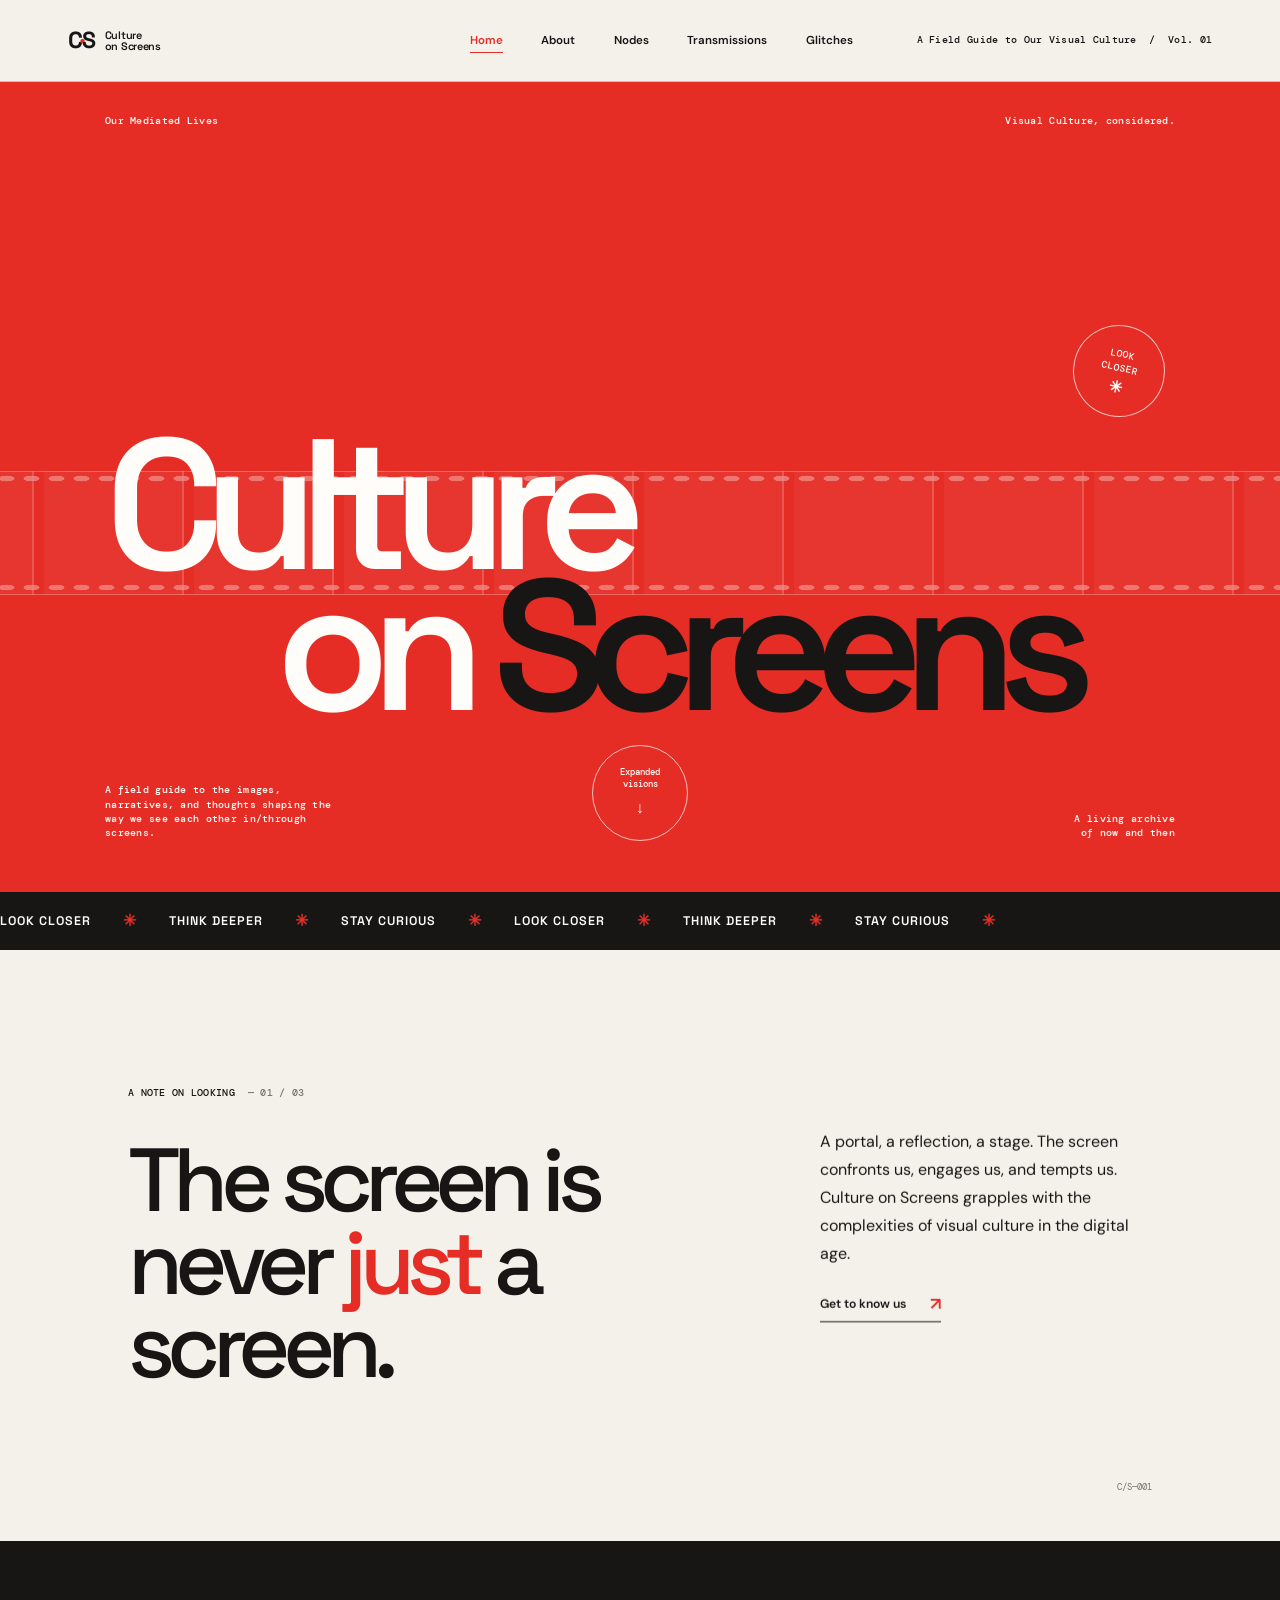
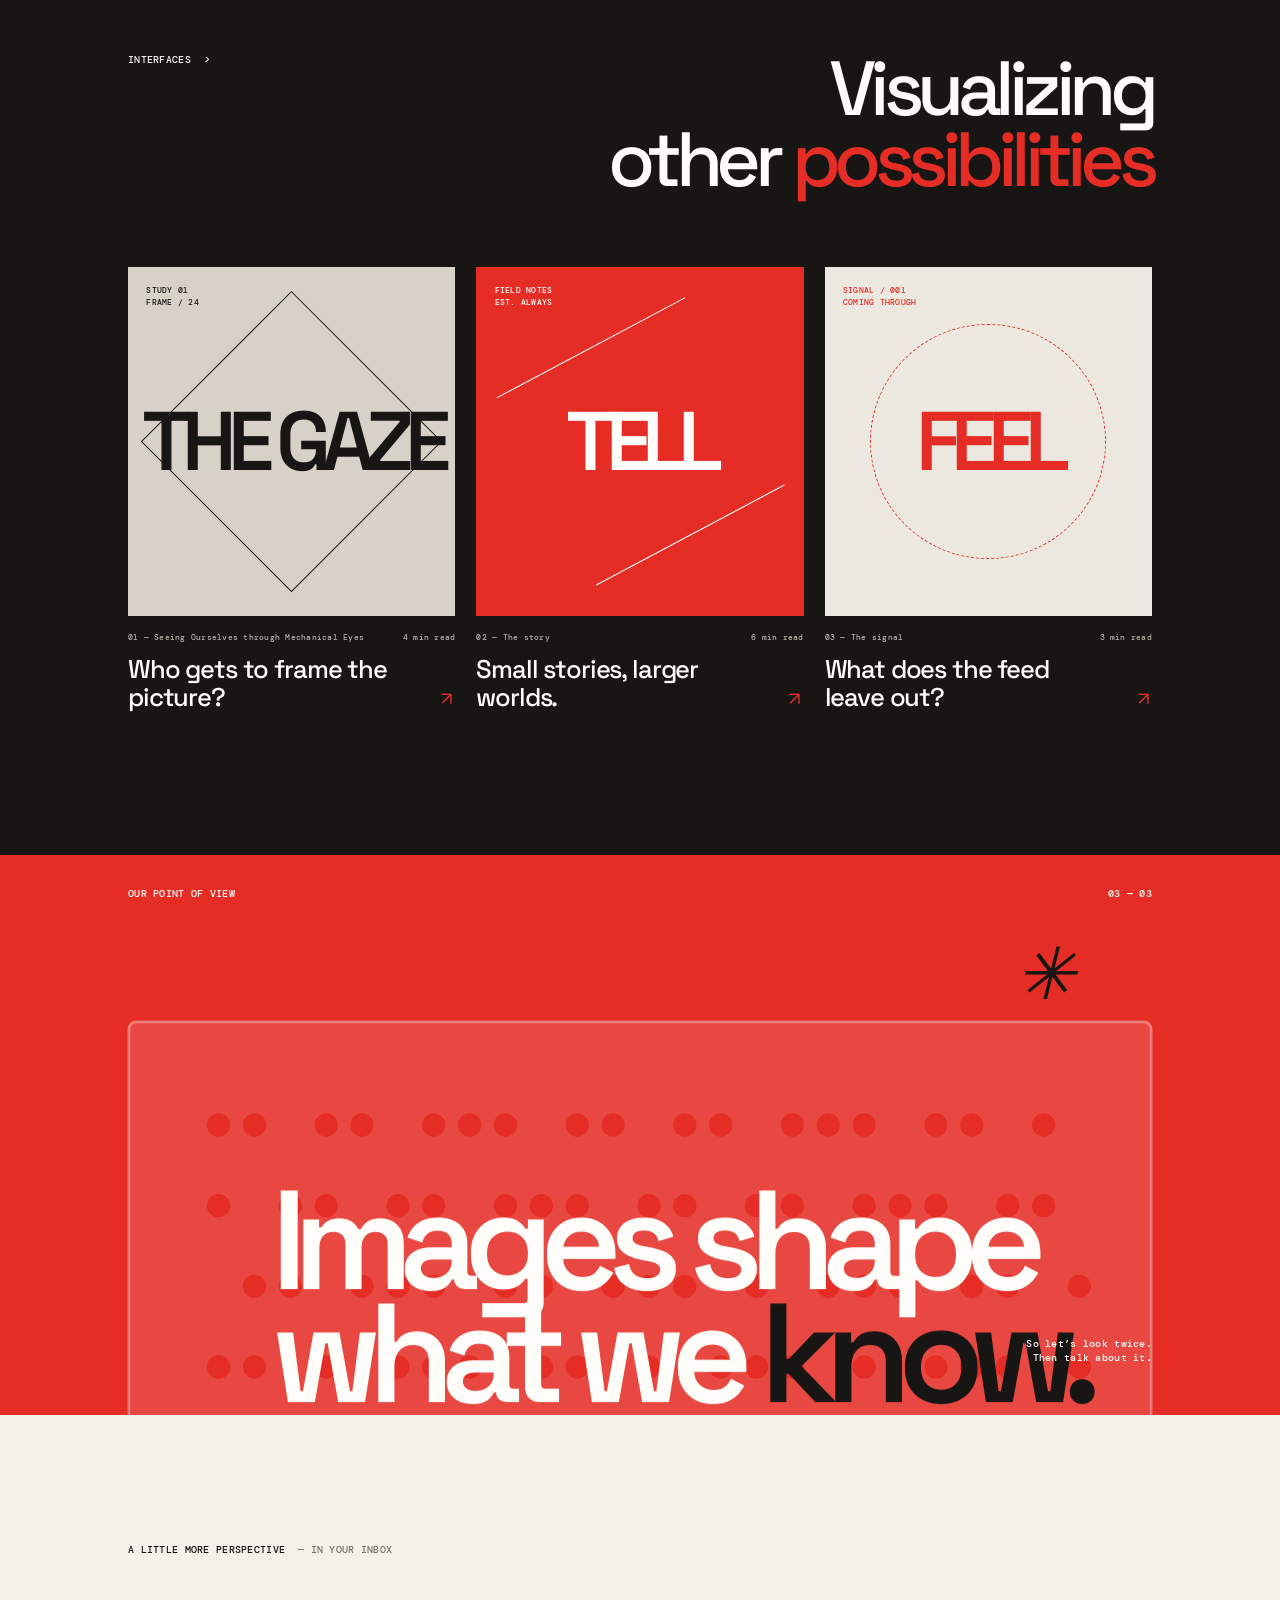
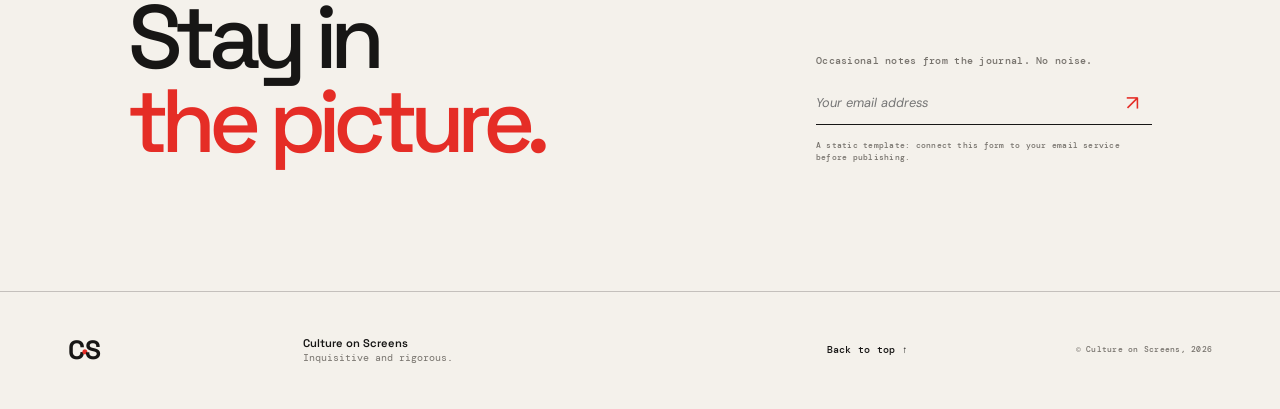
==== commit 83261b80: "Replace binary rain with punch card graphic Co-authored-by: Copilot <223556219+Copilot@users.noreply" ====
--- a/index.html
+++ b/index.html
@@ -98,26 +98,7 @@
 
       <section class="manifesto">
         <div class="manifesto-top"><span>Our point of view</span><span>03 — 03</span></div>
-        <div class="binary-rain" aria-hidden="true">
-          <span class="binary-column">
-            <span class="binary-track"><span class="binary-sequence"><span>01001010</span><span>10110101</span><span>00101101</span><span>11001010</span><span>01110010</span><span>10010110</span><span>01011100</span><span>10100101</span><span>00110110</span><span>11010010</span></span><span class="binary-sequence"><span>01001010</span><span>10110101</span><span>00101101</span><span>11001010</span><span>01110010</span><span>10010110</span><span>01011100</span><span>10100101</span><span>00110110</span><span>11010010</span></span></span>
-          </span>
-          <span class="binary-column">
-            <span class="binary-track"><span class="binary-sequence"><span>10110100</span><span>01101011</span><span>11010010</span><span>00101110</span><span>10100101</span><span>01011001</span><span>11100010</span><span>00110101</span><span>10010110</span><span>01001101</span></span><span class="binary-sequence"><span>10110100</span><span>01101011</span><span>11010010</span><span>00101110</span><span>10100101</span><span>01011001</span><span>11100010</span><span>00110101</span><span>10010110</span><span>01001101</span></span></span>
-          </span>
-          <span class="binary-column">
-            <span class="binary-track"><span class="binary-sequence"><span>00110101</span><span>11001010</span><span>01011100</span><span>10100111</span><span>01101001</span><span>10010110</span><span>00101101</span><span>11100010</span><span>01001011</span><span>10110100</span></span><span class="binary-sequence"><span>00110101</span><span>11001010</span><span>01011100</span><span>10100111</span><span>01101001</span><span>10010110</span><span>00101101</span><span>11100010</span><span>01001011</span><span>10110100</span></span></span>
-          </span>
-          <span class="binary-column">
-            <span class="binary-track"><span class="binary-sequence"><span>11100100</span><span>01011010</span><span>10100101</span><span>00110111</span><span>11001001</span><span>01101100</span><span>10010101</span><span>00101110</span><span>11010001</span><span>01001110</span></span><span class="binary-sequence"><span>11100100</span><span>01011010</span><span>10100101</span><span>00110111</span><span>11001001</span><span>01101100</span><span>10010101</span><span>00101110</span><span>11010001</span><span>01001110</span></span></span>
-          </span>
-          <span class="binary-column">
-            <span class="binary-track"><span class="binary-sequence"><span>01011101</span><span>10010010</span><span>00101111</span><span>11000100</span><span>01101010</span><span>10110100</span><span>00110011</span><span>11001010</span><span>01010110</span><span>10101001</span></span><span class="binary-sequence"><span>01011101</span><span>10010010</span><span>00101111</span><span>11000100</span><span>01101010</span><span>10110100</span><span>00110011</span><span>11001010</span><span>01010110</span><span>10101001</span></span></span>
-          </span>
-          <span class="binary-column">
-            <span class="binary-track"><span class="binary-sequence"><span>10010111</span><span>00101010</span><span>11001100</span><span>01010011</span><span>10111000</span><span>01100101</span><span>11010010</span><span>00110111</span><span>01001100</span><span>10110001</span></span><span class="binary-sequence"><span>10010111</span><span>00101010</span><span>11001100</span><span>01010011</span><span>10111000</span><span>01100101</span><span>11010010</span><span>00110111</span><span>01001100</span><span>10110001</span></span></span>
-          </span>
-        </div>
+        <img class="manifesto-punchcard" src="punch-card.svg" alt="" aria-hidden="true">
         <p class="manifesto-line" data-drift="0.07">Images shape<br>what we <em>know.</em></p>
         <p class="manifesto-bottom">So let’s look twice.<br>Then talk about it.</p>
         <span class="manifesto-star" aria-hidden="true">✳</span>
--- a/styles.css
+++ b/styles.css
@@ -125,22 +125,8 @@
 .story-card:hover .card-arrow { transform: translate(3px,-3px); }
 
 .manifesto { position: relative; min-height: 560px; overflow: hidden; padding: 2rem 10vw 3rem; background: var(--red); color: var(--white); isolation: isolate; }
-.binary-rain { position: absolute; z-index: 0; inset: 0; overflow: hidden; color: rgba(255,253,249,.68); opacity: .38; mix-blend-mode: screen; pointer-events: none; }
-.binary-column { position: absolute; top: 0; bottom: 0; width: 8%; overflow: hidden; font: 500 clamp(.5rem, .8vw, .72rem)/1 var(--mono); letter-spacing: .12em; }
-.binary-column:nth-child(1) { left: 7%; }
-.binary-column:nth-child(2) { left: 23%; }
-.binary-column:nth-child(3) { left: 39%; }
-.binary-column:nth-child(4) { left: 55%; }
-.binary-column:nth-child(5) { left: 71%; }
-.binary-column:nth-child(6) { left: 87%; }
-.binary-track { position: absolute; top: -50%; left: 0; display: flex; width: 100%; height: 200%; flex-direction: column; animation: binary-cascade 16s linear infinite; }
-.binary-sequence { display: flex; flex: 0 0 50%; flex-direction: column; justify-content: space-around; white-space: nowrap; }
-.binary-column:nth-child(2) .binary-track { animation-duration: 21s; animation-delay: -7s; }
-.binary-column:nth-child(3) .binary-track { animation-duration: 18s; animation-delay: -12s; }
-.binary-column:nth-child(4) .binary-track { animation-duration: 23s; animation-delay: -4s; }
-.binary-column:nth-child(5) .binary-track { animation-duration: 19s; animation-delay: -15s; }
-.binary-column:nth-child(6) .binary-track { animation-duration: 24s; animation-delay: -10s; }
-@keyframes binary-cascade { to { transform: translateY(50%); } }
+.manifesto-punchcard { position: absolute; z-index: 0; top: 25%; left: 8%; width: 84%; height: auto; opacity: .5; animation: punchcard-drift 32s ease-in-out infinite alternate; pointer-events: none; }
+@keyframes punchcard-drift { from { transform: translate3d(-1.5%, 0, 0) rotate(-5deg); } to { transform: translate3d(1.5%, 0, 0) rotate(-2deg); } }
 .manifesto-top { position: relative; z-index: 1; display: flex; justify-content: space-between; text-transform: uppercase; }
 .manifesto-line { position: relative; z-index: 1; margin: 7rem 0 0 14%; font: 600 clamp(4rem, 11vw, 10.5rem)/.8 var(--display); letter-spacing: -.1em; }
 .manifesto-line em { color: var(--ink); font-style: normal; }
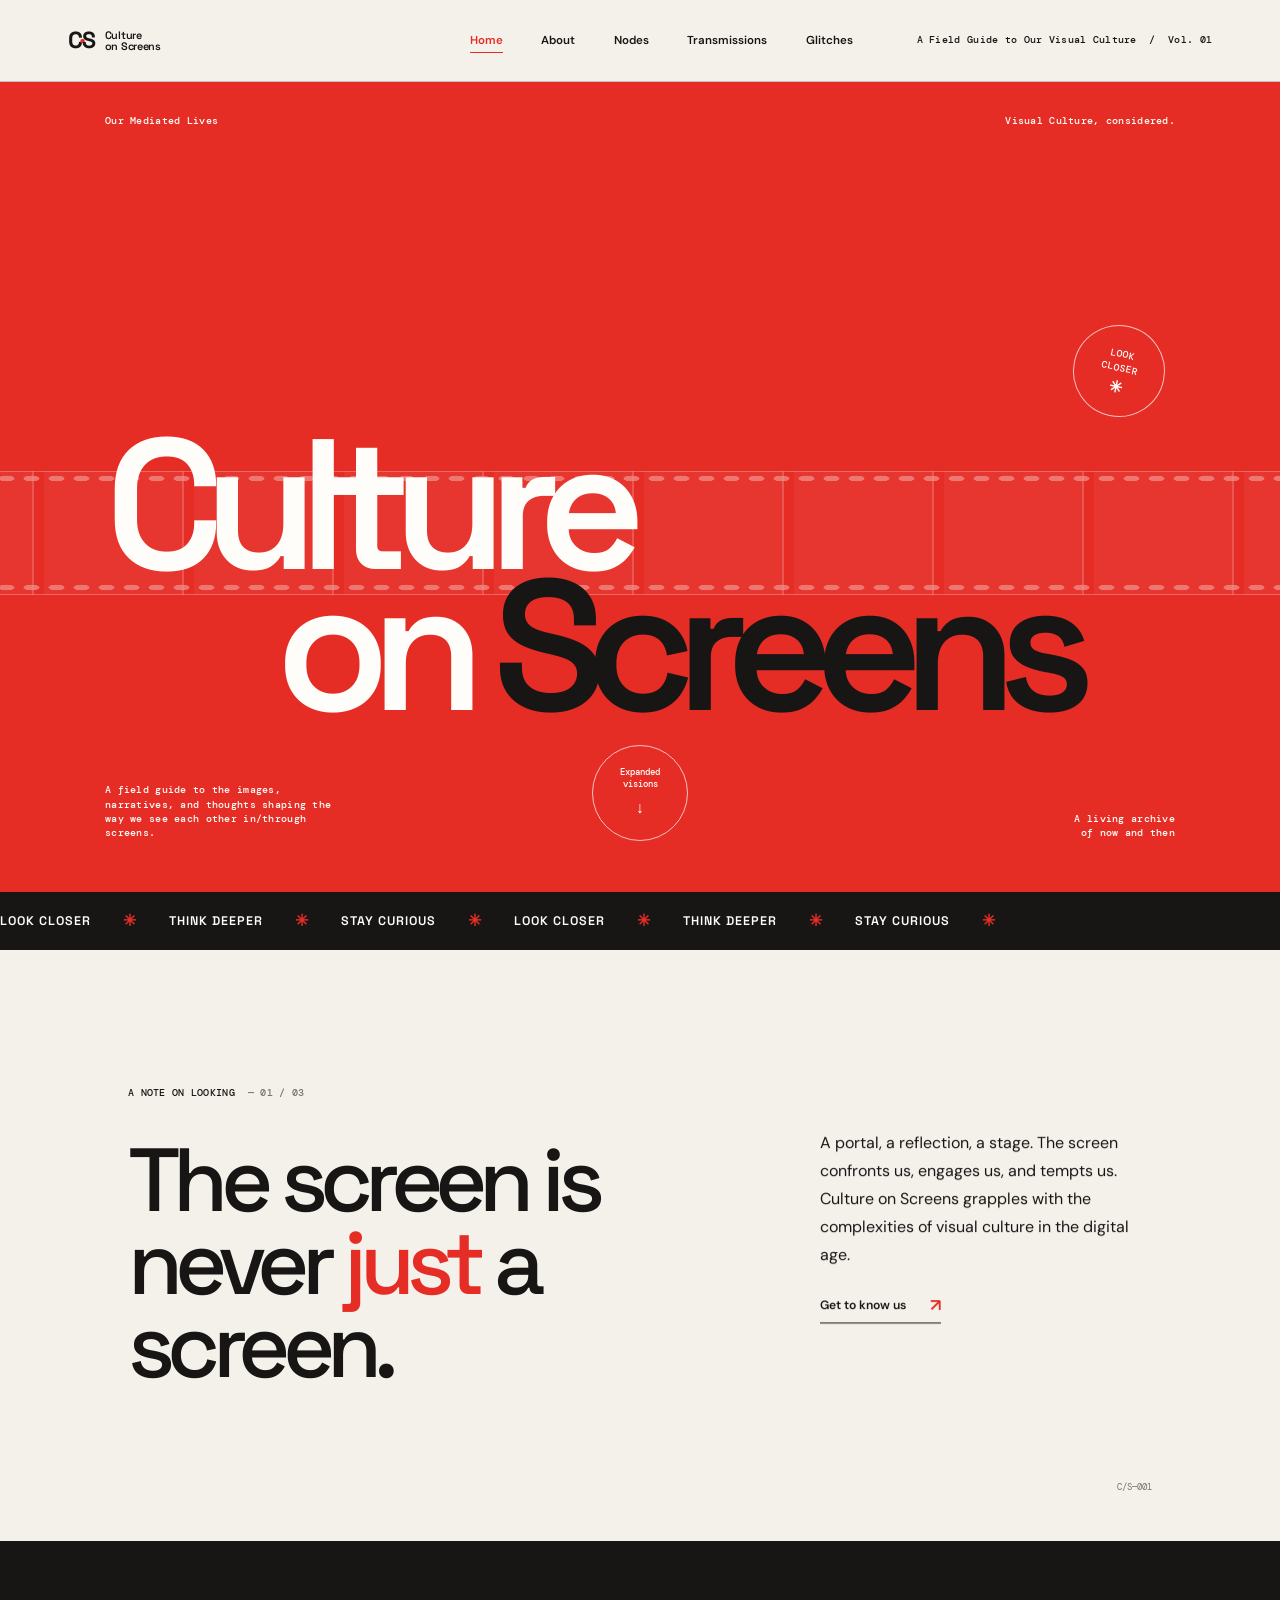
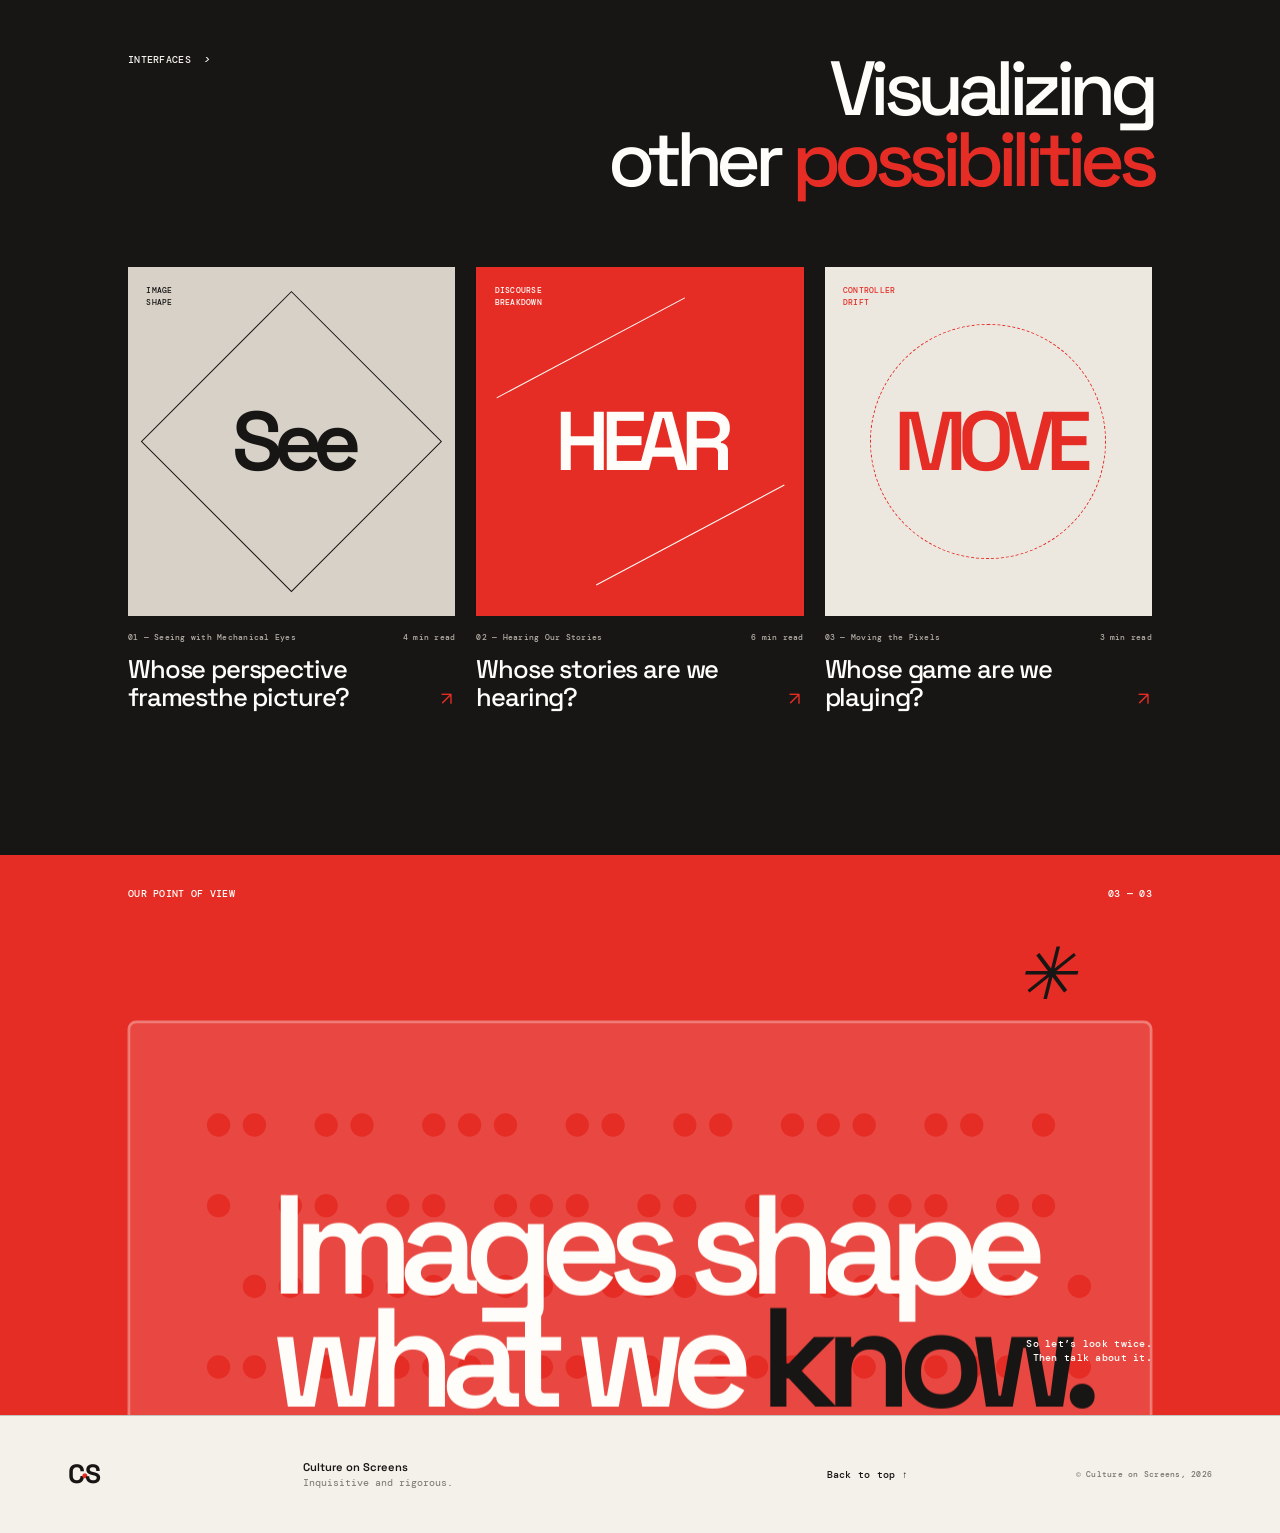
==== commit ae282cd4: "Link point of view label to about page Co-authored-by: Copilot <223556219+Copilot@users.noreply.gith" ====
--- a/index.html
+++ b/index.html
@@ -65,57 +65,46 @@
         <div class="story-grid">
           <a class="story-card story-card-one reveal" href="images.html">
             <div class="story-art art-image" aria-hidden="true">
-              <span class="art-caption">STUDY 01<br>FRAME / 24</span>
-              <span class="art-word">THE GAZE</span>
+              <span class="art-caption">IMAGE<br>SHAPE</span>
+              <span class="art-word">See</span>
               <span class="art-shape"></span>
             </div>
-            <div class="story-meta"><span>01 — Seeing Ourselves through Mechanical Eyes</span><span>4 min read</span></div>
-            <h3>Who gets to frame the picture?</h3>
+            <div class="story-meta"><span>01 — Seeing with Mechanical Eyes</span><span>4 min read</span></div>
+            <h3>Whose perspective framesthe picture?</h3>
             <span class="card-arrow" aria-hidden="true">↗</span>
           </a>
           <a class="story-card story-card-two reveal" href="stories.html">
             <div class="story-art art-story" aria-hidden="true">
-              <span class="art-caption">FIELD NOTES<br>EST. ALWAYS</span>
-              <span class="art-word">TELL</span>
+              <span class="art-caption">DISCOURSE<br>BREAKDOWN</span>
+              <span class="art-word">HEAR</span>
               <span class="art-shape"></span>
             </div>
-            <div class="story-meta"><span>02 — The story</span><span>6 min read</span></div>
-            <h3>Small stories, larger worlds.</h3>
+            <div class="story-meta"><span>02 — Hearing Our Stories</span><span>6 min read</span></div>
+            <h3>Whose stories are we hearing?</h3>
             <span class="card-arrow" aria-hidden="true">↗</span>
           </a>
           <a class="story-card story-card-three reveal" href="signals.html">
             <div class="story-art art-signal" aria-hidden="true">
-              <span class="art-caption">SIGNAL / 001<br>COMING THROUGH</span>
-              <span class="art-word">FEEL</span>
+              <span class="art-caption">CONTROLLER<br>DRIFT</span>
+              <span class="art-word">MOVE</span>
               <span class="art-shape"></span>
             </div>
-            <div class="story-meta"><span>03 — The signal</span><span>3 min read</span></div>
-            <h3>What does the feed leave out?</h3>
+            <div class="story-meta"><span>03 — Moving the Pixels</span><span>3 min read</span></div>
+            <h3>Whose game are we playing?</h3>
             <span class="card-arrow" aria-hidden="true">↗</span>
           </a>
         </div>
       </section>
 
       <section class="manifesto">
-        <div class="manifesto-top"><span>Our point of view</span><span>03 — 03</span></div>
+        <div class="manifesto-top"><a href="about.html">Our point of view</a><span>03 — 03</span></div>
         <img class="manifesto-punchcard" src="punch-card.svg" alt="" aria-hidden="true">
         <p class="manifesto-line" data-drift="0.07">Images shape<br>what we <em>know.</em></p>
         <p class="manifesto-bottom">So let’s look twice.<br>Then talk about it.</p>
         <span class="manifesto-star" aria-hidden="true">✳</span>
       </section>
 
-      <section class="newsletter-section section-pad">
-        <p class="eyebrow reveal">A little more perspective <span>— in your inbox</span></p>
-        <div class="newsletter-row reveal">
-          <h2 class="display-heading">Stay in<br><em>the picture.</em></h2>
-          <form class="newsletter-form" action="#" method="get">
-            <label for="email">Occasional notes from the journal. No noise.</label>
-            <div class="email-field"><input id="email" name="email" type="email" placeholder="Your email address" autocomplete="email" required><button type="submit" aria-label="Subscribe">↗</button></div>
-            <p class="form-note" aria-live="polite">A static template: connect this form to your email service before publishing.</p>
-          </form>
-        </div>
-      </section>
-    </main>
+  
 
     <footer class="site-footer">
       <a class="footer-mark" href="index.html">C<span>·</span>S</a>
--- a/styles.css
+++ b/styles.css
@@ -128,6 +128,9 @@
 .manifesto-punchcard { position: absolute; z-index: 0; top: 25%; left: 8%; width: 84%; height: auto; opacity: .5; animation: punchcard-drift 32s ease-in-out infinite alternate; pointer-events: none; }
 @keyframes punchcard-drift { from { transform: translate3d(-1.5%, 0, 0) rotate(-5deg); } to { transform: translate3d(1.5%, 0, 0) rotate(-2deg); } }
 .manifesto-top { position: relative; z-index: 1; display: flex; justify-content: space-between; text-transform: uppercase; }
+.manifesto-top a { transition: opacity .2s ease; }
+.manifesto-top a:hover { opacity: .7; }
+.manifesto-top a:focus-visible { outline: 1px solid currentColor; outline-offset: 4px; }
 .manifesto-line { position: relative; z-index: 1; margin: 7rem 0 0 14%; font: 600 clamp(4rem, 11vw, 10.5rem)/.8 var(--display); letter-spacing: -.1em; }
 .manifesto-line em { color: var(--ink); font-style: normal; }
 .manifesto-bottom { position: absolute; z-index: 1; right: 10vw; bottom: 2.5rem; text-align: right; }
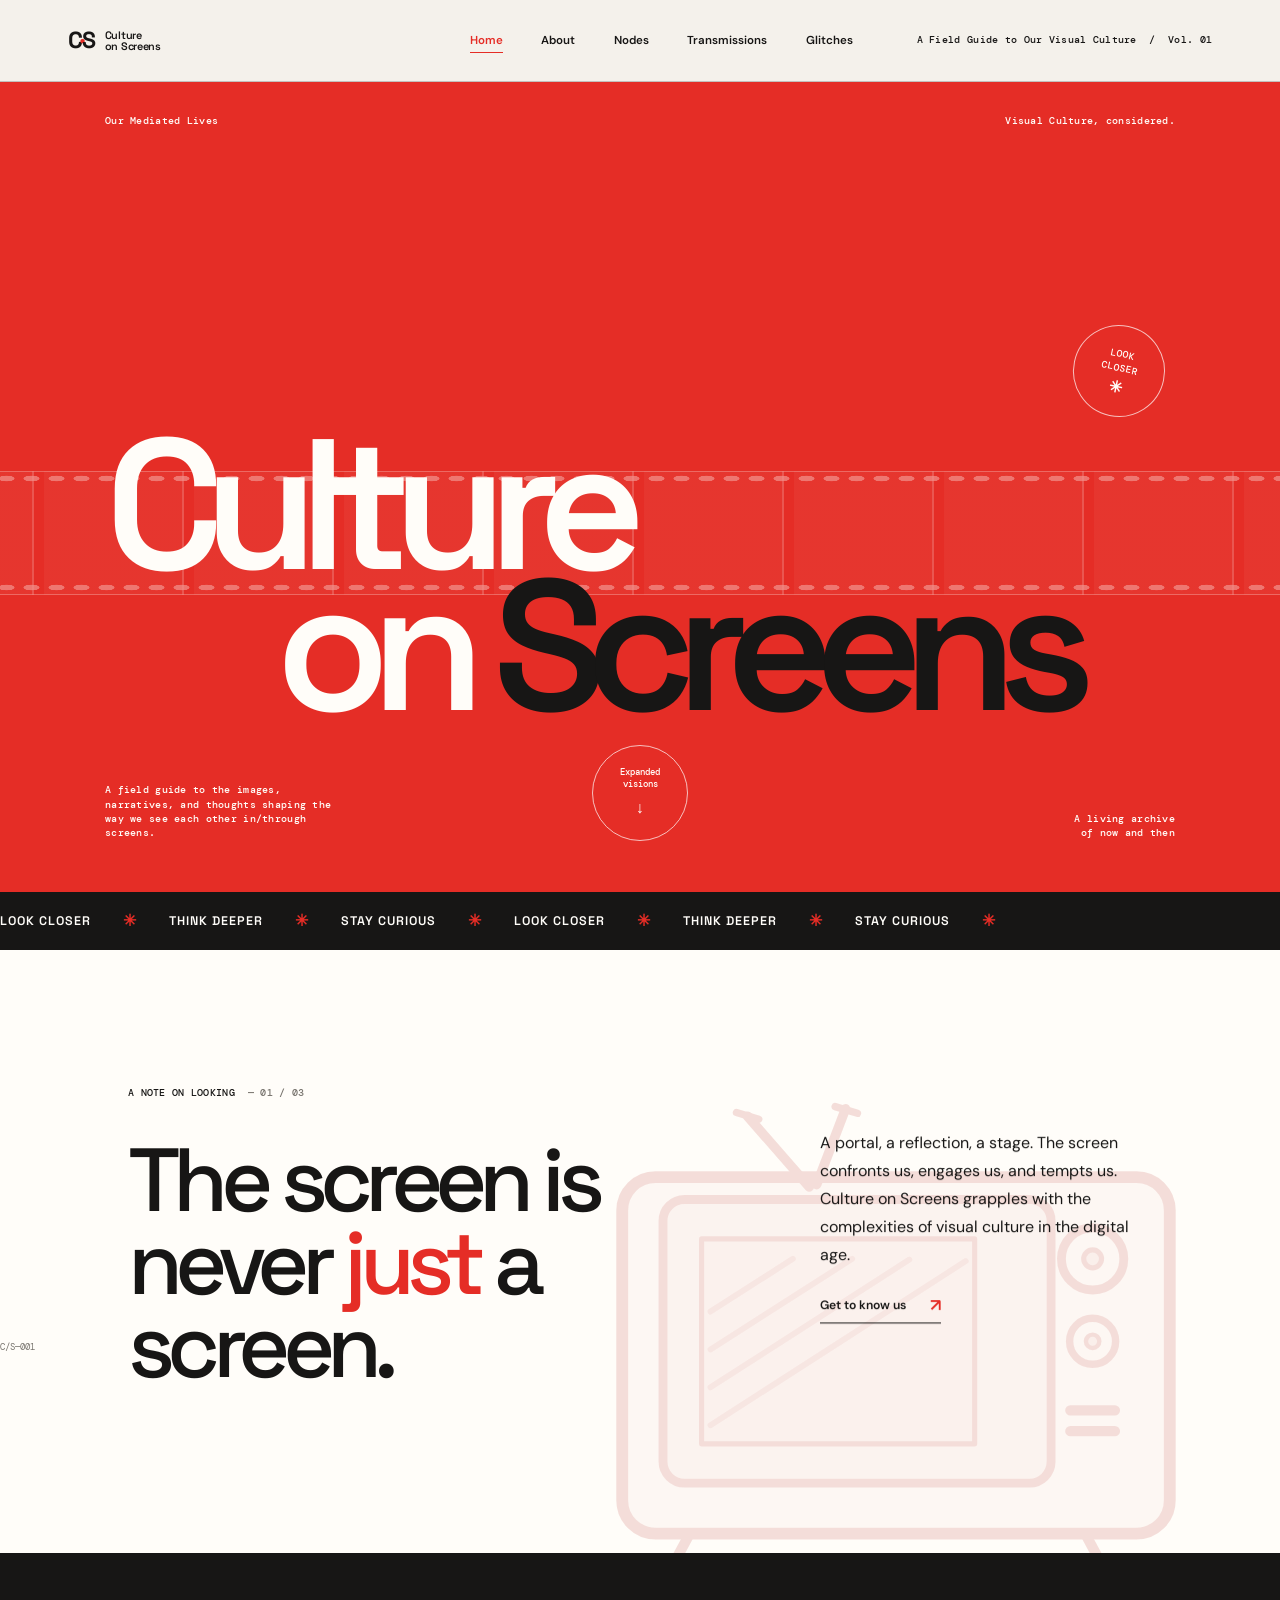
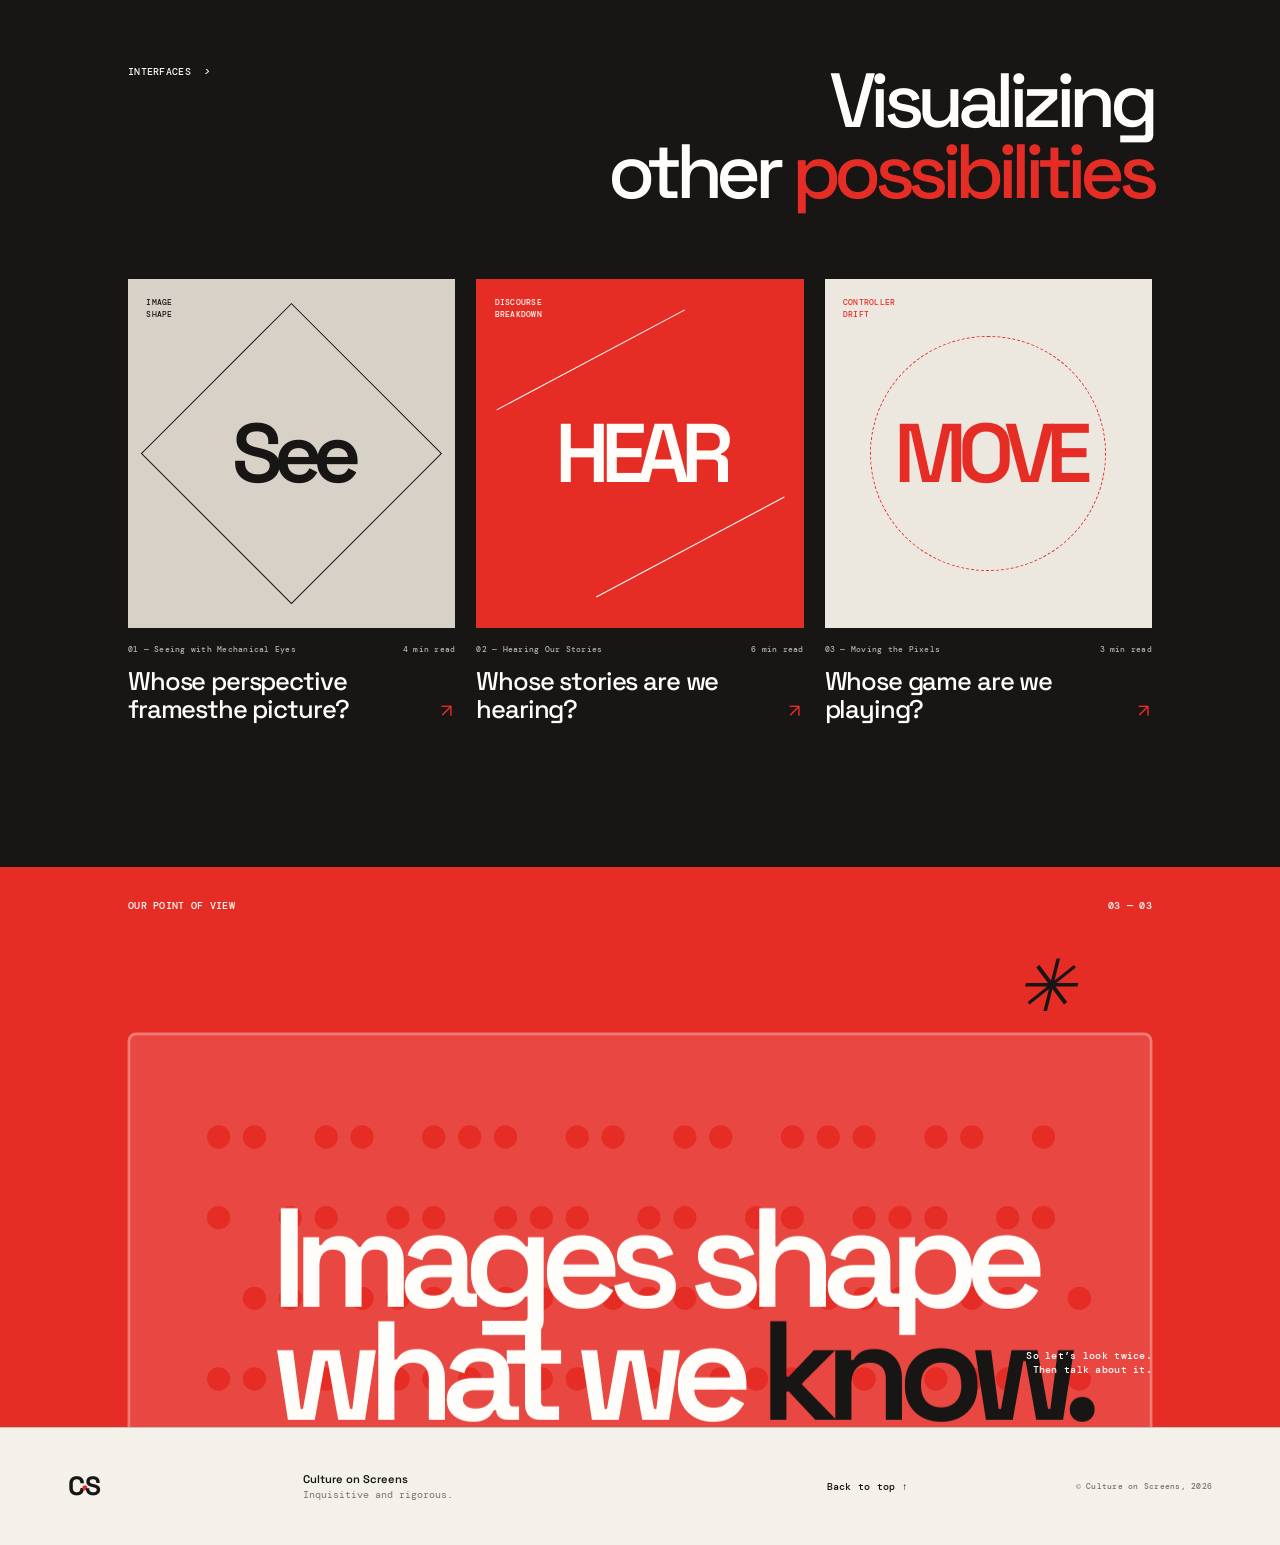
==== commit 51b795af: "Add red television illustration to intro section Co-authored-by: Copilot <223556219+Copilot@users.no" ====
--- a/index.html
+++ b/index.html
@@ -47,6 +47,7 @@
 
       <section class="intro-section section-pad">
         <p class="eyebrow reveal">A note on looking <span>— 01 / 03</span></p>
+        <img class="intro-tv" src="midcentury-tv.svg" alt="" aria-hidden="true">
         <div class="intro-grid">
           <h2 class="display-heading reveal">The screen is<br>never <em>just</em> a screen.</h2>
           <div class="intro-copy reveal" data-drift="-0.08">
--- a/styles.css
+++ b/styles.css
@@ -84,11 +84,13 @@
 @keyframes ticker-scroll { to { transform: translateX(-50%); } }
 
 .section-pad { padding-right: 10vw; padding-left: 10vw; }
-.intro-section { position: relative; padding-top: 8.5rem; padding-bottom: 9.5rem; }
+.intro-section { position: relative; overflow: hidden; padding-top: 8.5rem; padding-bottom: 9.5rem; background: var(--white); }
+.intro-tv { position: absolute; z-index: 0; top: 24%; right: 1%; width: clamp(380px, 58vw, 820px); height: auto; opacity: .14; pointer-events: none; }
 .eyebrow { display: flex; gap: .8rem; align-items: center; margin: 0 0 2.4rem; text-transform: uppercase; }
 .eyebrow span { color: var(--muted); }
 .display-heading { margin: 0; font: 500 clamp(3rem, 7vw, 7rem)/.93 var(--display); letter-spacing: -.085em; }
 .display-heading em, .page-title em, .quote-line em { color: var(--red); font-style: normal; }
+.intro-section > .eyebrow, .intro-grid, .intro-section > .index-ornament { position: relative; z-index: 1; }
 .intro-grid { display: grid; grid-template-columns: 1.3fr .7fr; align-items: end; gap: 6vw; }
 .intro-copy { max-width: 325px; padding-bottom: .35rem; }
 .intro-copy p, .article-copy p { margin: 0 0 1.5rem; font-size: 1rem; line-height: 1.75; }
@@ -225,6 +227,7 @@
   .hero-note { max-width: 90px; font-size: .5rem; }
   .section-pad { padding-right: 6vw; padding-left: 6vw; }
   .intro-section { padding-top: 5rem; padding-bottom: 6rem; }
+  .intro-tv { top: 30%; right: -28%; width: 100vw; opacity: .1; }
   .intro-grid, .newsletter-row { grid-template-columns: 1fr; gap: 2rem; }
   .display-heading { font-size: clamp(3.2rem, 12vw, 5.5rem); }
   .intro-copy { max-width: 440px; margin-left: auto; }
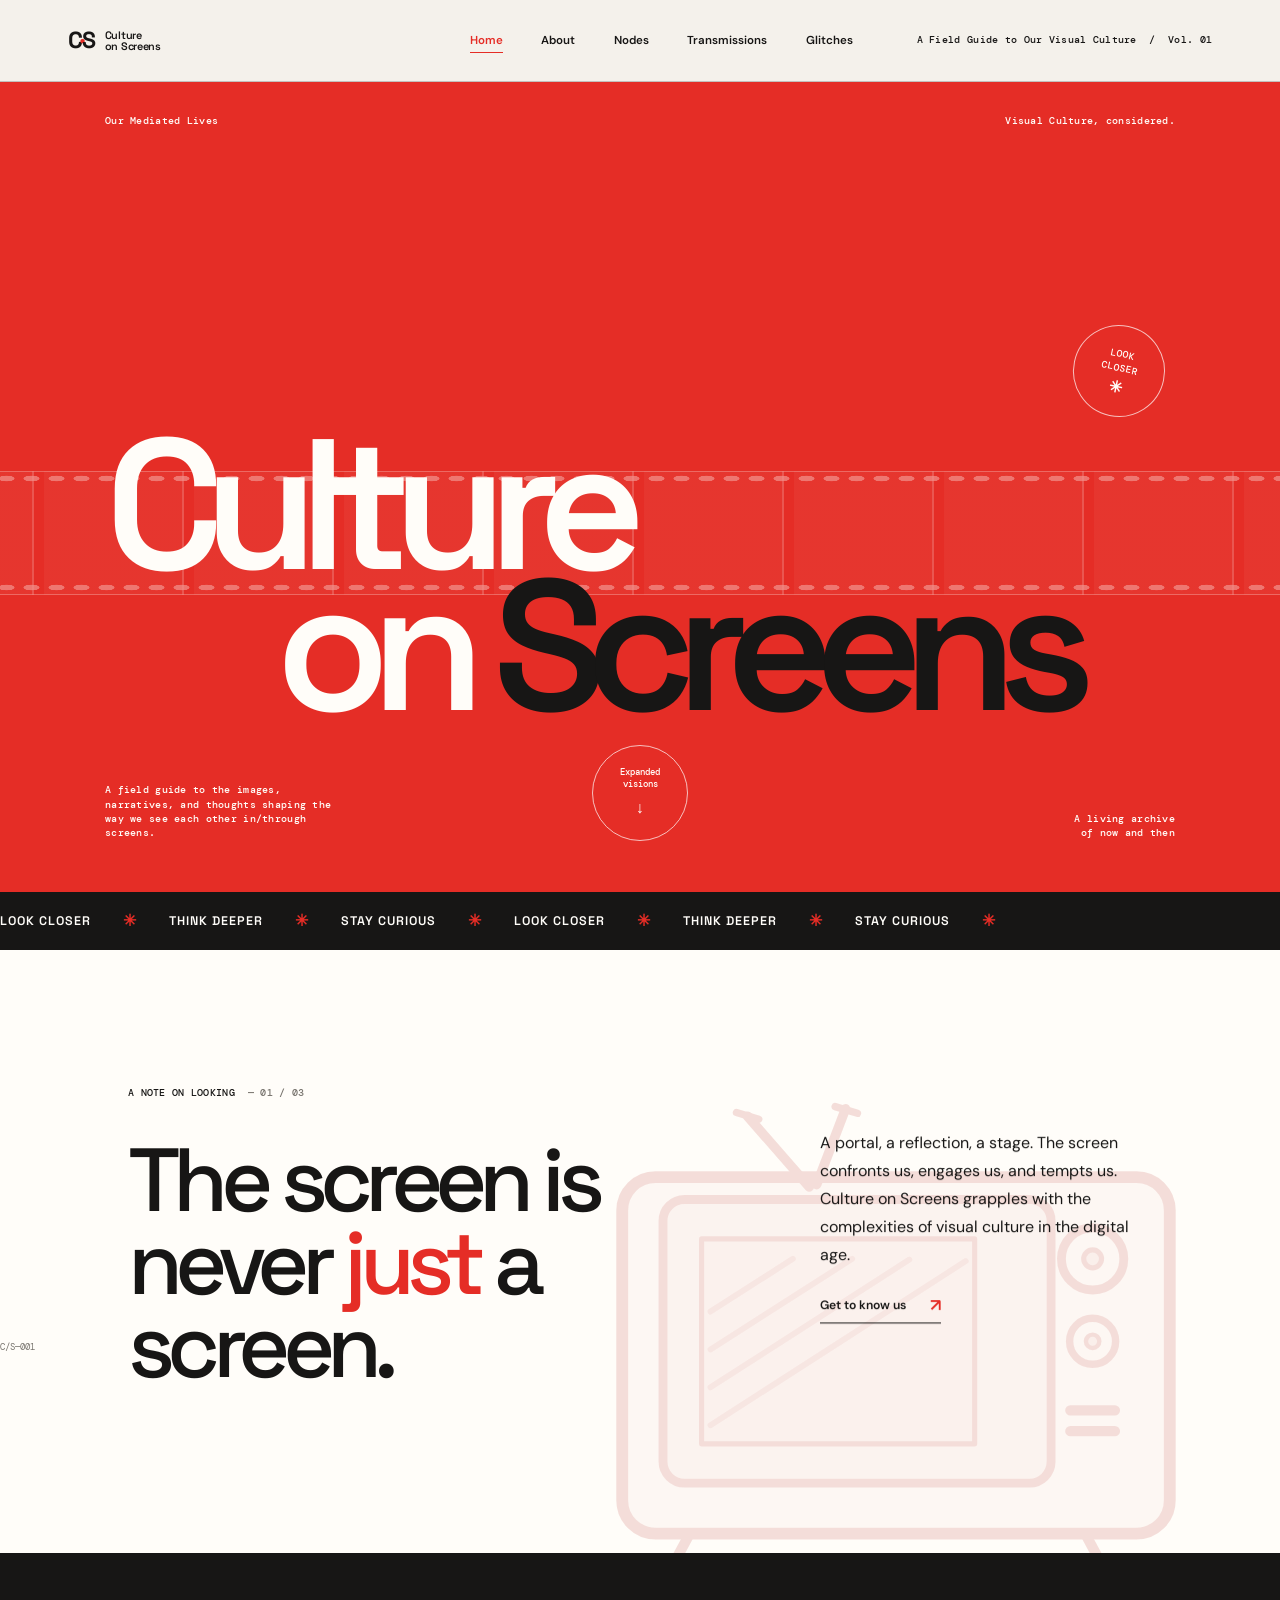
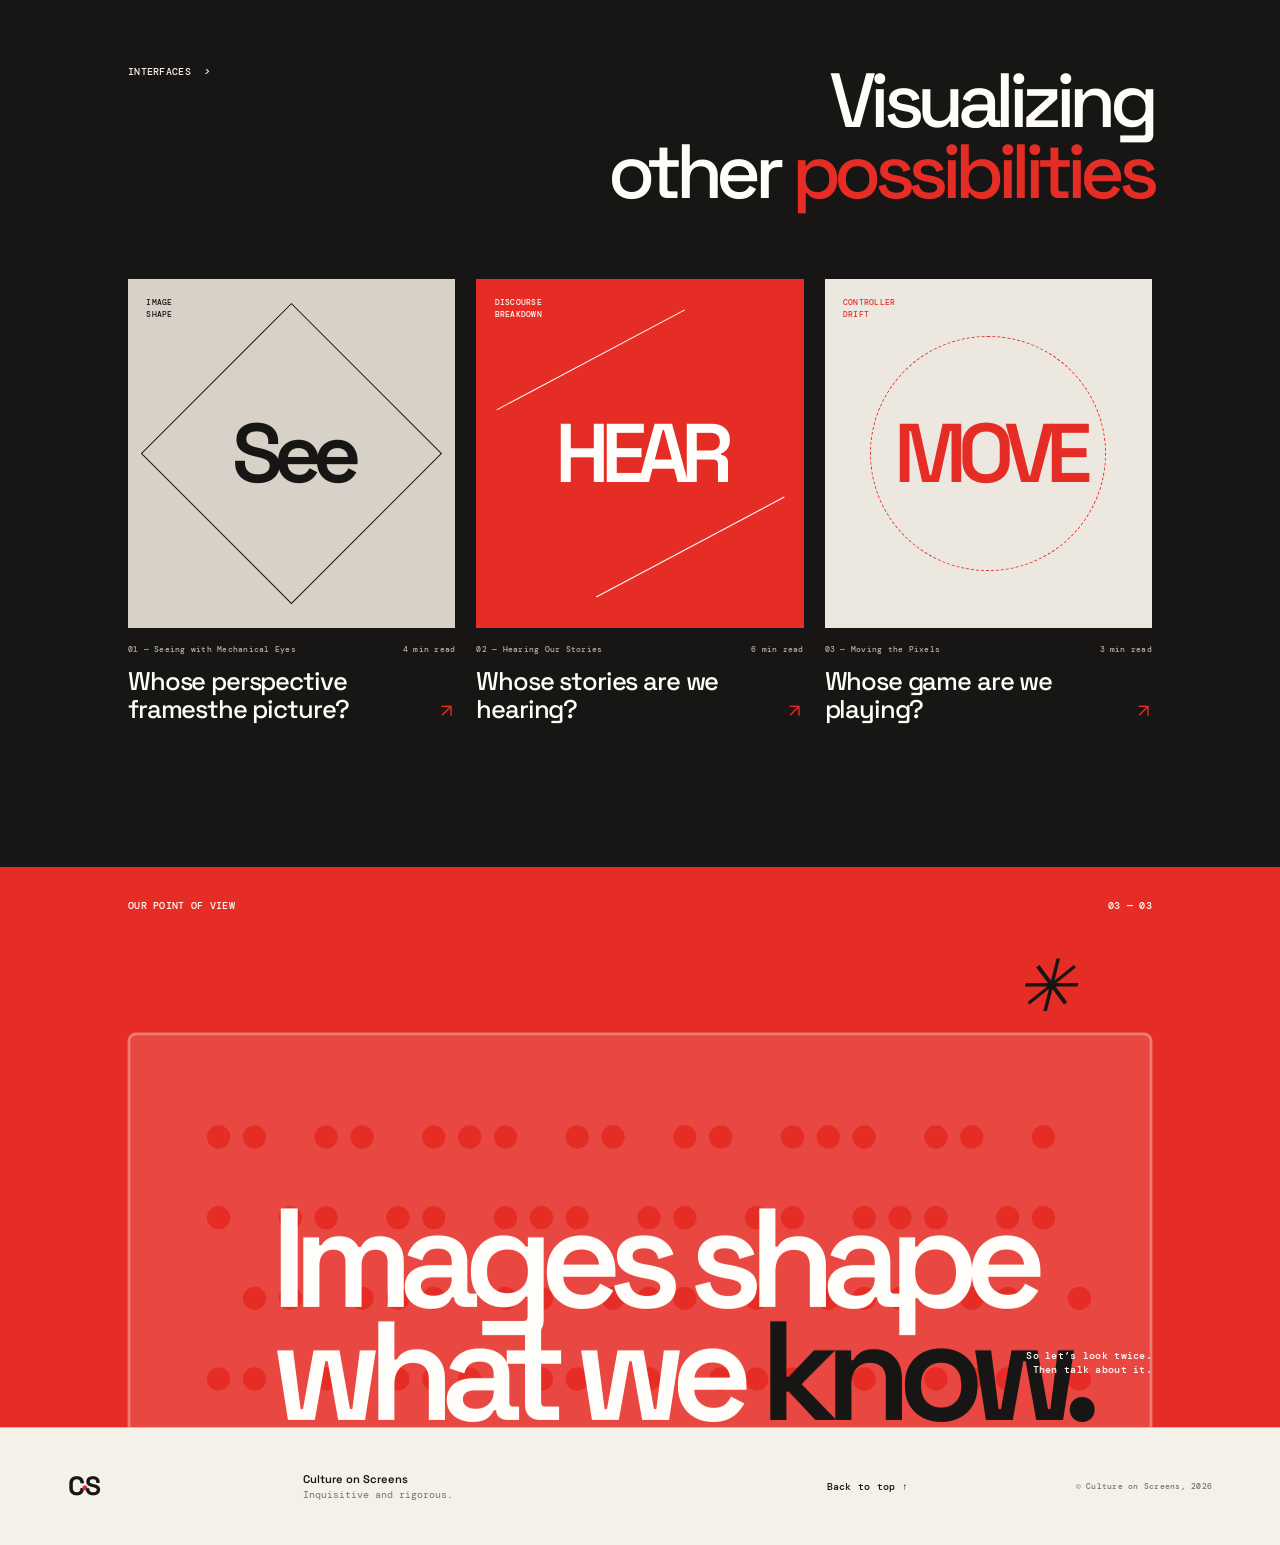
==== commit 5051c1db: "Bust cached styles for article update Co-authored-by: Copilot <223556219+Copilot@users.noreply.githu" ====
--- a/index.html
+++ b/index.html
@@ -5,7 +5,7 @@
     <meta name="viewport" content="width=device-width, initial-scale=1">
     <meta name="description" content="Culture on Screens — an archive about the images, stories, and ideas shaping how we see the world.">
     <title>Culture on Screens — An independent journal</title>
-    <link rel="stylesheet" href="styles.css">
+    <link rel="stylesheet" href="styles.css?v=b7425c5">
     <script src="script.js" defer></script>
   </head>
   <body>
--- a/styles.css
+++ b/styles.css
@@ -160,6 +160,20 @@
 .page-hero-foot { position: relative; z-index: 2; display: flex; justify-content: space-between; align-items: end; }
 .page-hero-foot > span { color: var(--muted); }
 .page-hero-foot p { max-width: 270px; margin: 0; font-size: .85rem; line-height: 1.5; }
+.paper-hero { min-height: 0; padding-top: 4rem; padding-bottom: 3.5rem; background: linear-gradient(90deg, rgba(23,22,21,.8), rgba(23,22,21,.52) 65%, rgba(23,22,21,.36)), url("speculative-vision-title.jpg") center 48% / cover no-repeat; color: var(--white); }
+.paper-hero .eyebrow span, .paper-hero .page-hero-foot > span { color: rgba(255,253,249,.78); }
+.paper-title { max-width: 1150px; margin: 4rem 0 3rem; font-size: clamp(3.1rem, 8vw, 8.5rem); line-height: .95; letter-spacing: -.09em; }
+.paper-section { padding-top: 5rem; }
+.paper-content { max-width: 800px; margin: 0 auto; }
+.paper-content p { margin: 0 0 1.6rem; font-size: clamp(1rem, 1.1vw, 1.1rem); line-height: 1.85; }
+.paper-opening { color: var(--red); font-family: var(--display); font-weight: 600; }
+.paper-editor-note { display: inline-block; margin-right: .25rem; color: var(--muted); font: 500 .62rem/1.5 var(--mono); letter-spacing: .03em; text-transform: uppercase; }
+.paper-paragraph-lead { padding-top: .6rem; }
+.paper-paragraph-lead::first-letter { float: left; margin: .12em .12em 0 0; color: var(--red); font: 600 4.2em/.72 var(--display); }
+.paper-pullquote { position: relative; margin: 3rem -3.5rem; padding: 1.6rem 2rem 1.5rem; border-left: 4px solid var(--red); background: var(--white); }
+.paper-pullquote::before { position: absolute; top: .7rem; left: 1.35rem; color: rgba(229,45,38,.16); content: "“"; font: 600 5rem/.8 var(--display); }
+.paper-pullquote p { position: relative; margin: 0 0 .85rem; font: 500 clamp(1.35rem, 2.5vw, 2rem)/1.3 var(--display); letter-spacing: -.035em; }
+.paper-pullquote cite { display: block; color: var(--muted); font: 500 .65rem/1.5 var(--mono); font-style: normal; letter-spacing: .04em; text-transform: uppercase; }
 .page-hero-art { position: absolute; top: 20%; right: 13%; display: flex; width: clamp(160px, 22vw, 270px); aspect-ratio: 1; flex-direction: column; align-items: center; justify-content: center; border-radius: 50%; background: var(--red); color: var(--white); text-align: center; font-size: .8rem; line-height: 1.4; transform: rotate(10deg); }
 .page-hero-art b { margin-top: .5rem; font: 500 1.6rem var(--display); }
 .about-art { display: block; height: auto; overflow: visible; border-radius: 0; background: none; transform: none; }
@@ -249,6 +263,13 @@
   .footer-copy { justify-self: end; }
   .page-hero { min-height: 570px; padding-top: 2.7rem; padding-bottom: 2.5rem; }
   .page-title { margin-top: 7rem; font-size: clamp(4.4rem, 13vw, 7rem); }
+  .paper-hero { min-height: 0; padding-top: 2.7rem; padding-bottom: 2.5rem; }
+  .paper-title { margin: 3.5rem 0 2.5rem; font-size: clamp(2.6rem, 10vw, 5rem); }
+  .paper-section { padding-top: 3rem; padding-bottom: 5rem; }
+  .paper-pullquote { margin: 2rem 0; padding: 1.4rem 1.2rem; }
+  .paper-pullquote::before { left: .7rem; }
+  .paper-hero .page-hero-foot { align-items: center; gap: 1rem; }
+  .paper-hero .page-hero-foot .text-link { white-space: nowrap; }
   .page-hero-art { top: 22%; right: 9%; width: clamp(130px, 34vw, 210px); }
   .page-hero .about-art { top: auto; right: auto; left: 50%; width: clamp(406.25px, 106.25vw, 656.25px); margin-right: 0; margin-left: 0; transform: translateX(-50%); }
   .page-hero-foot p { max-width: 205px; font-size: .76rem; }
